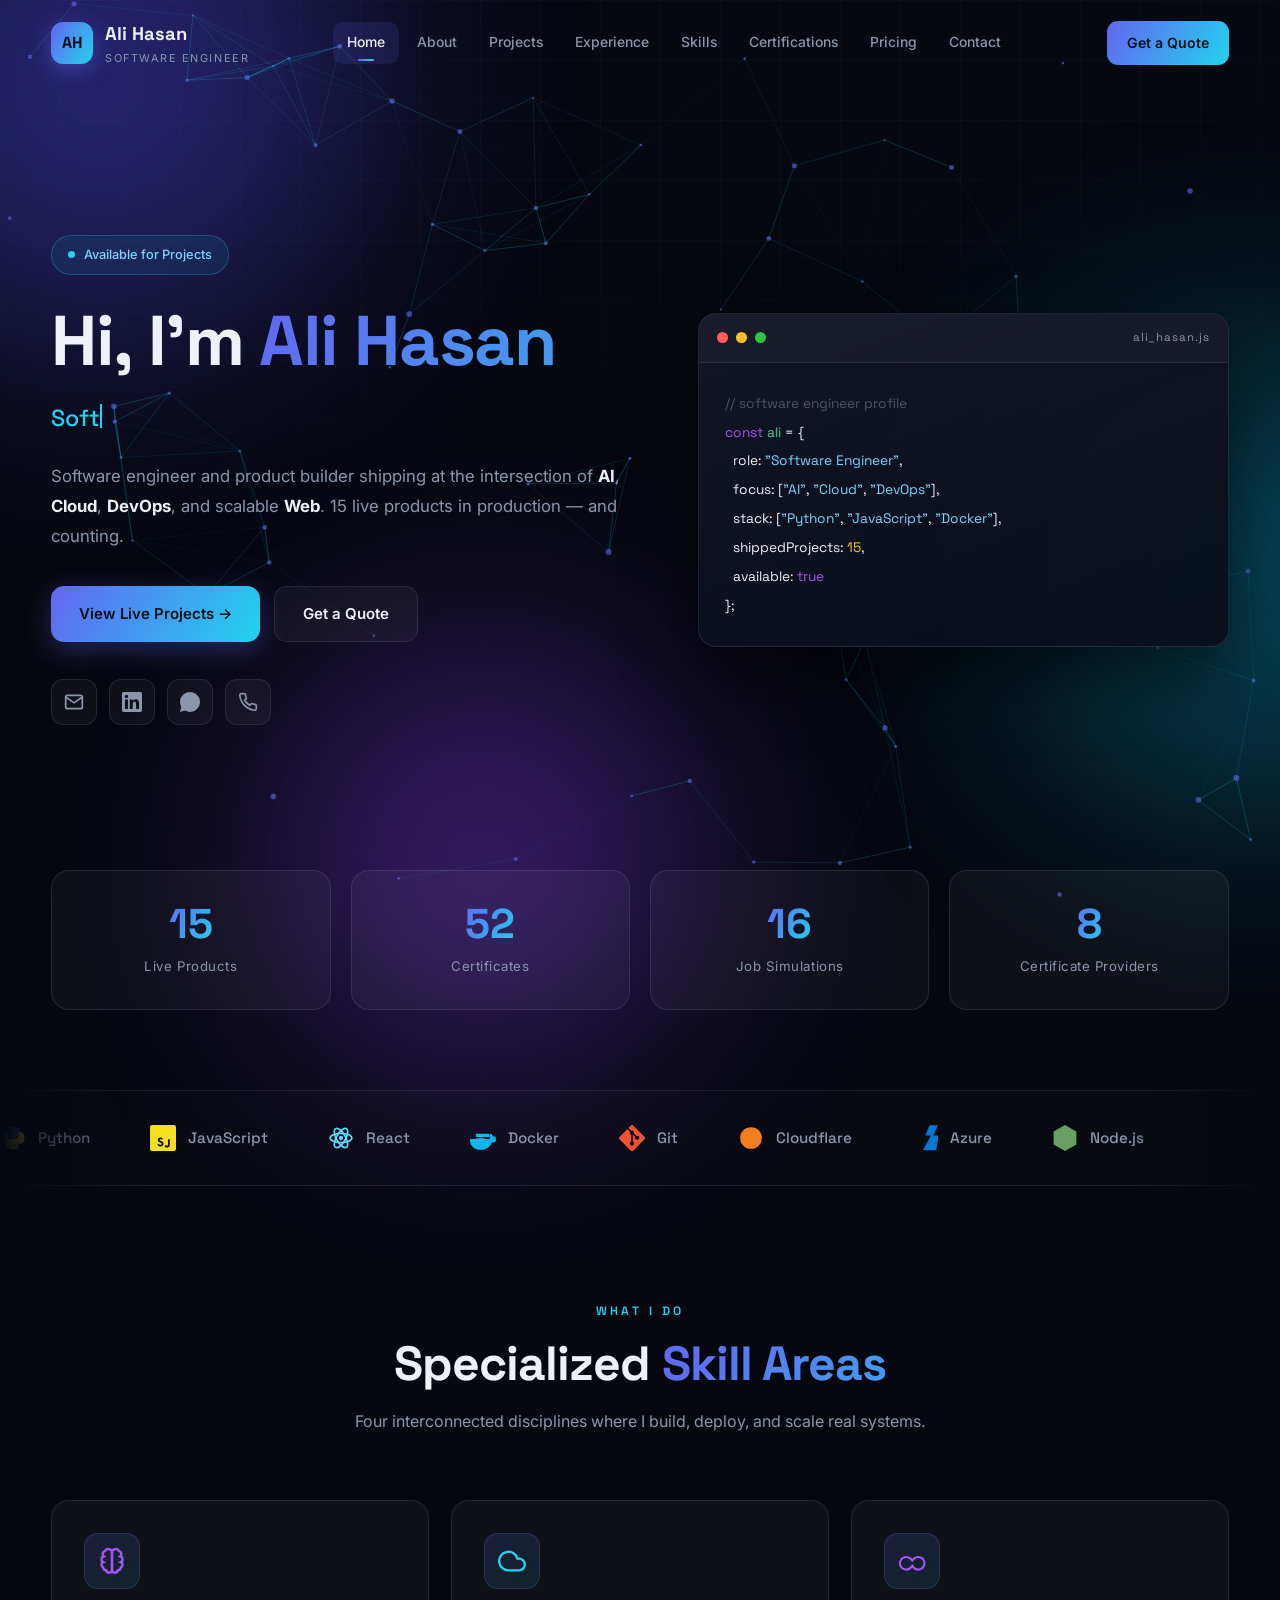
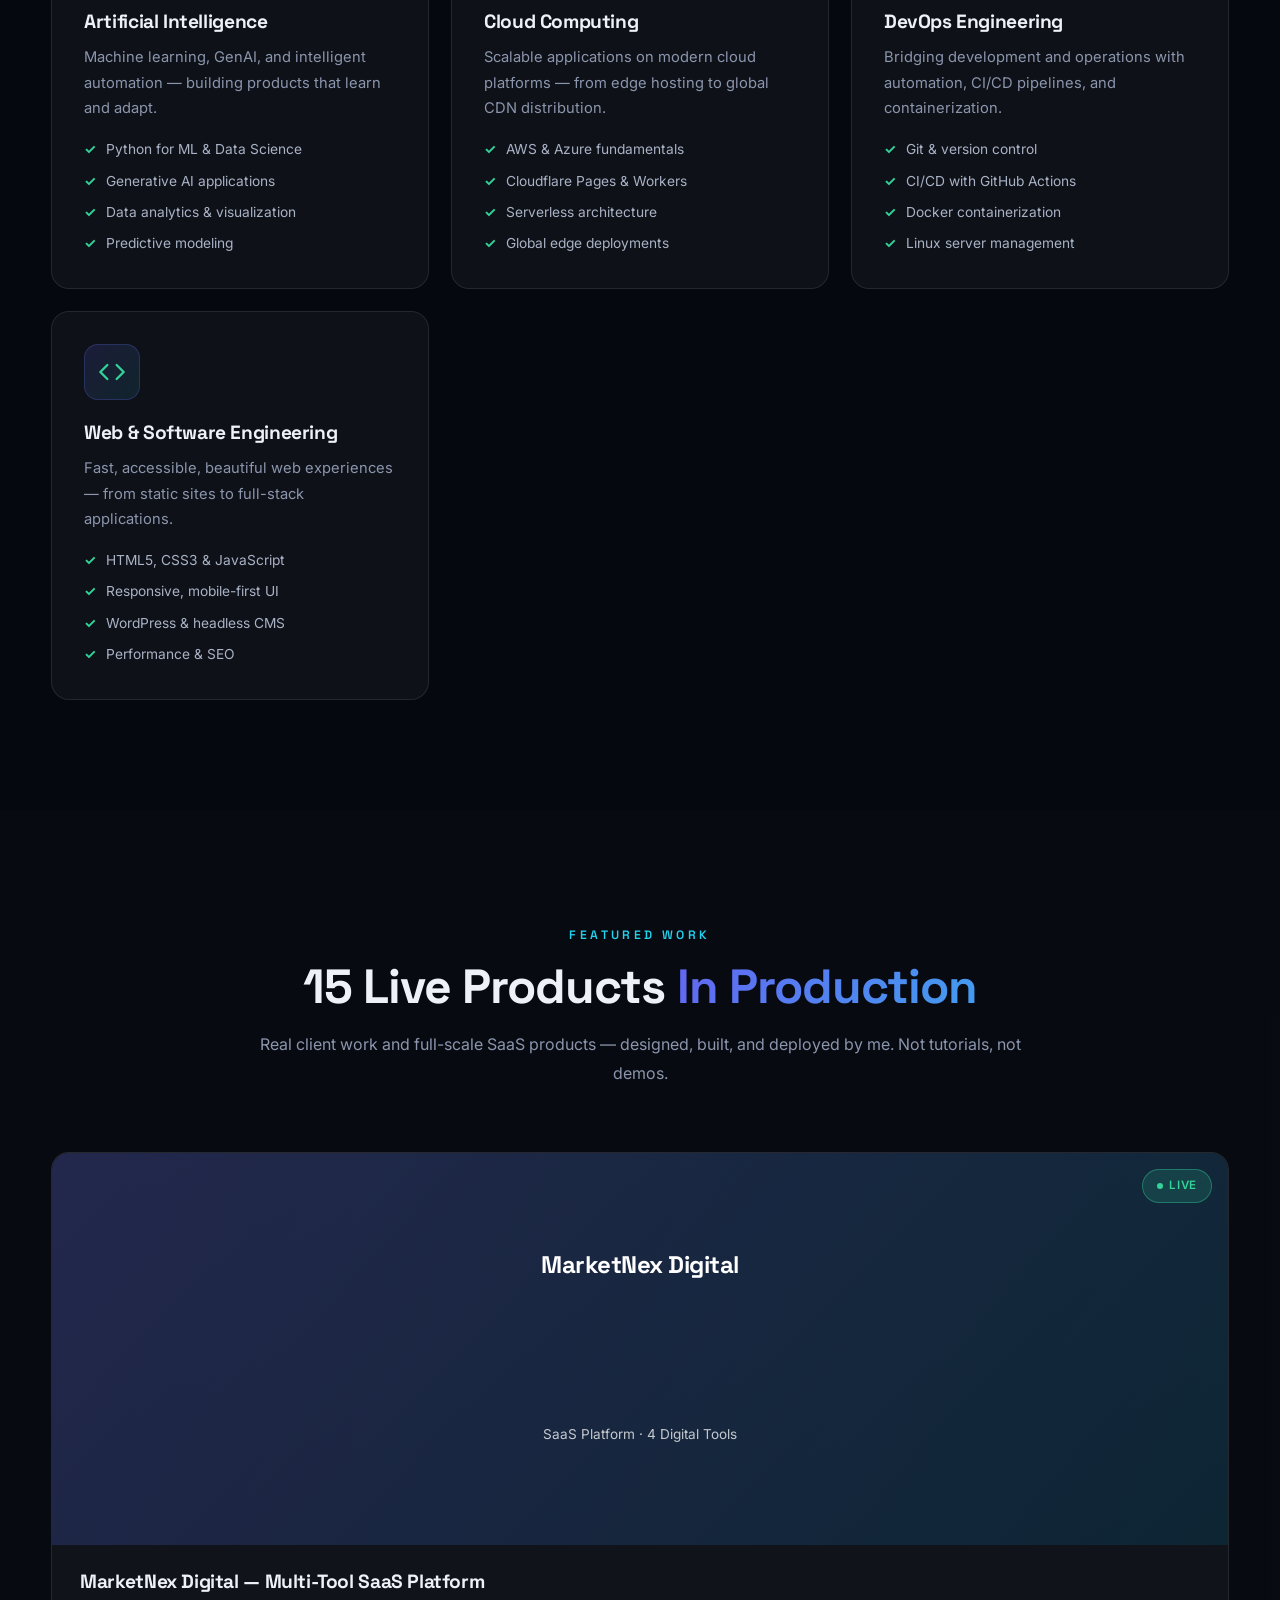
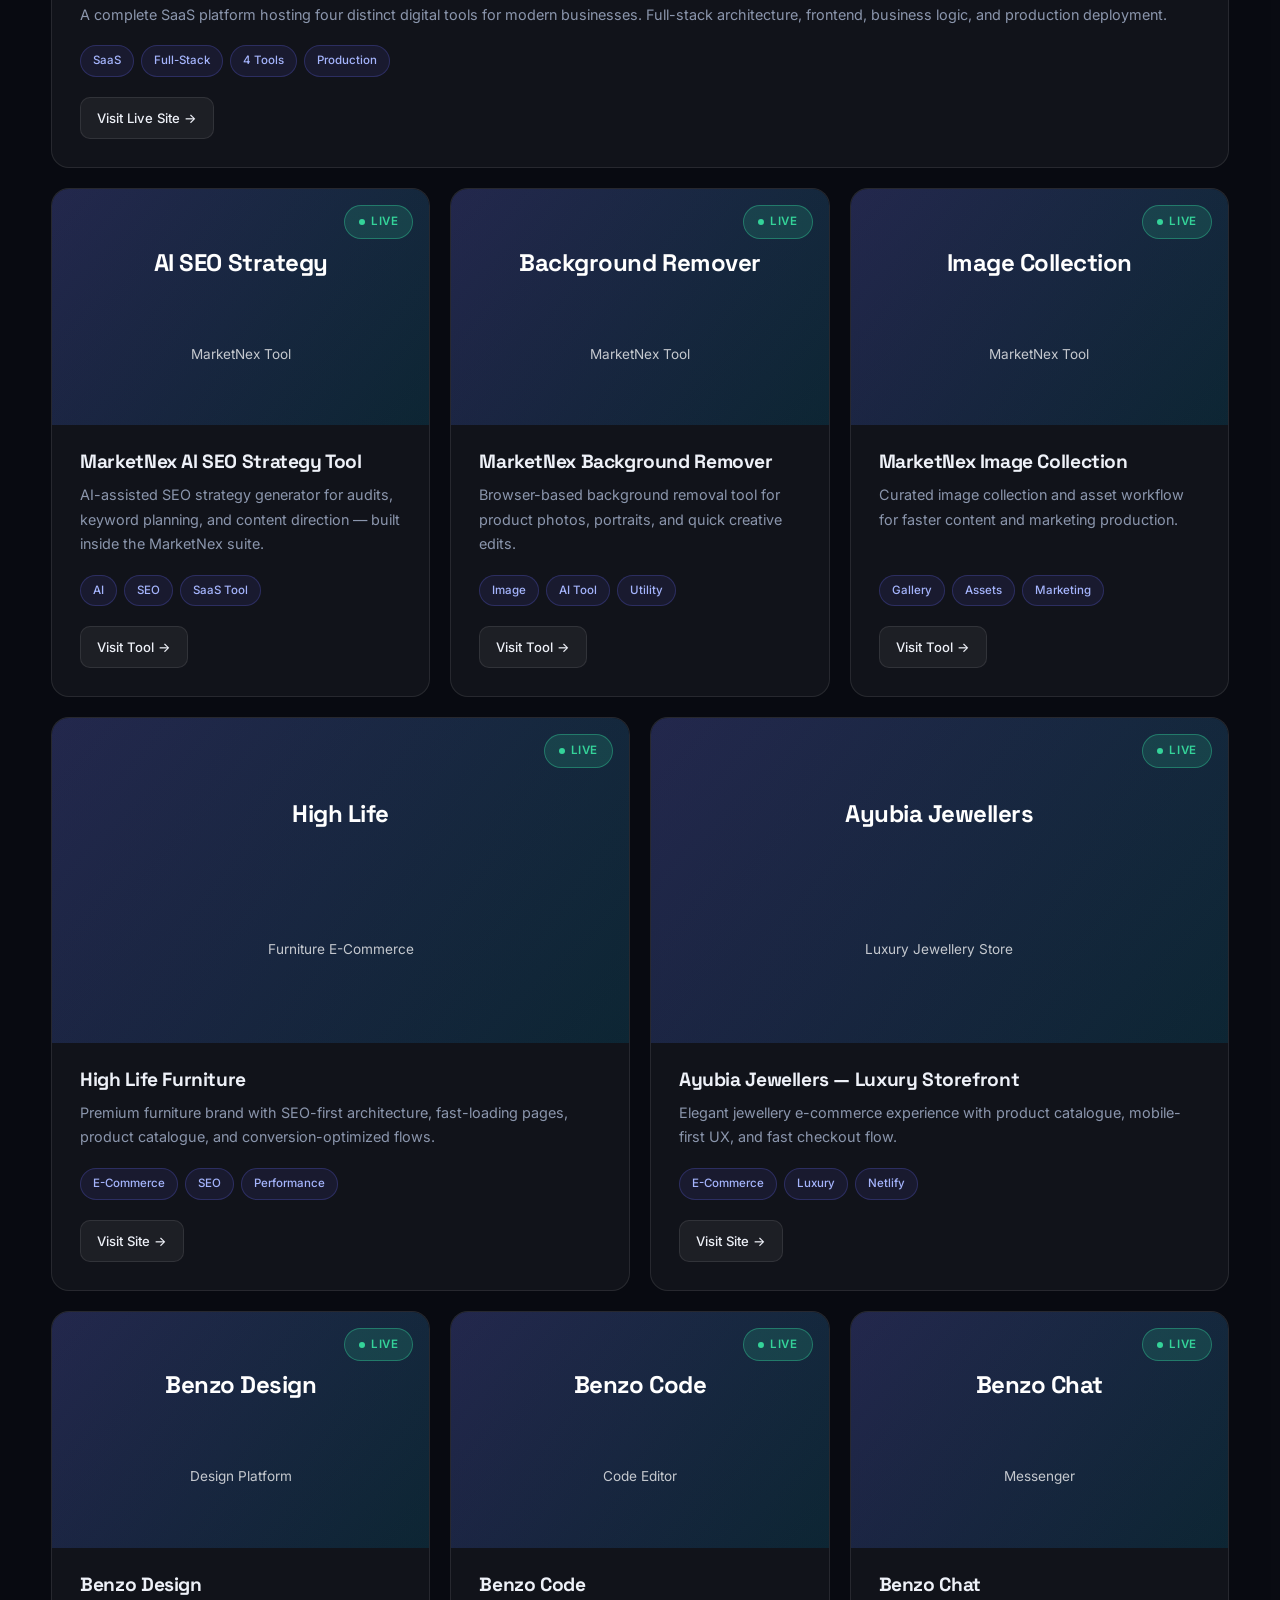
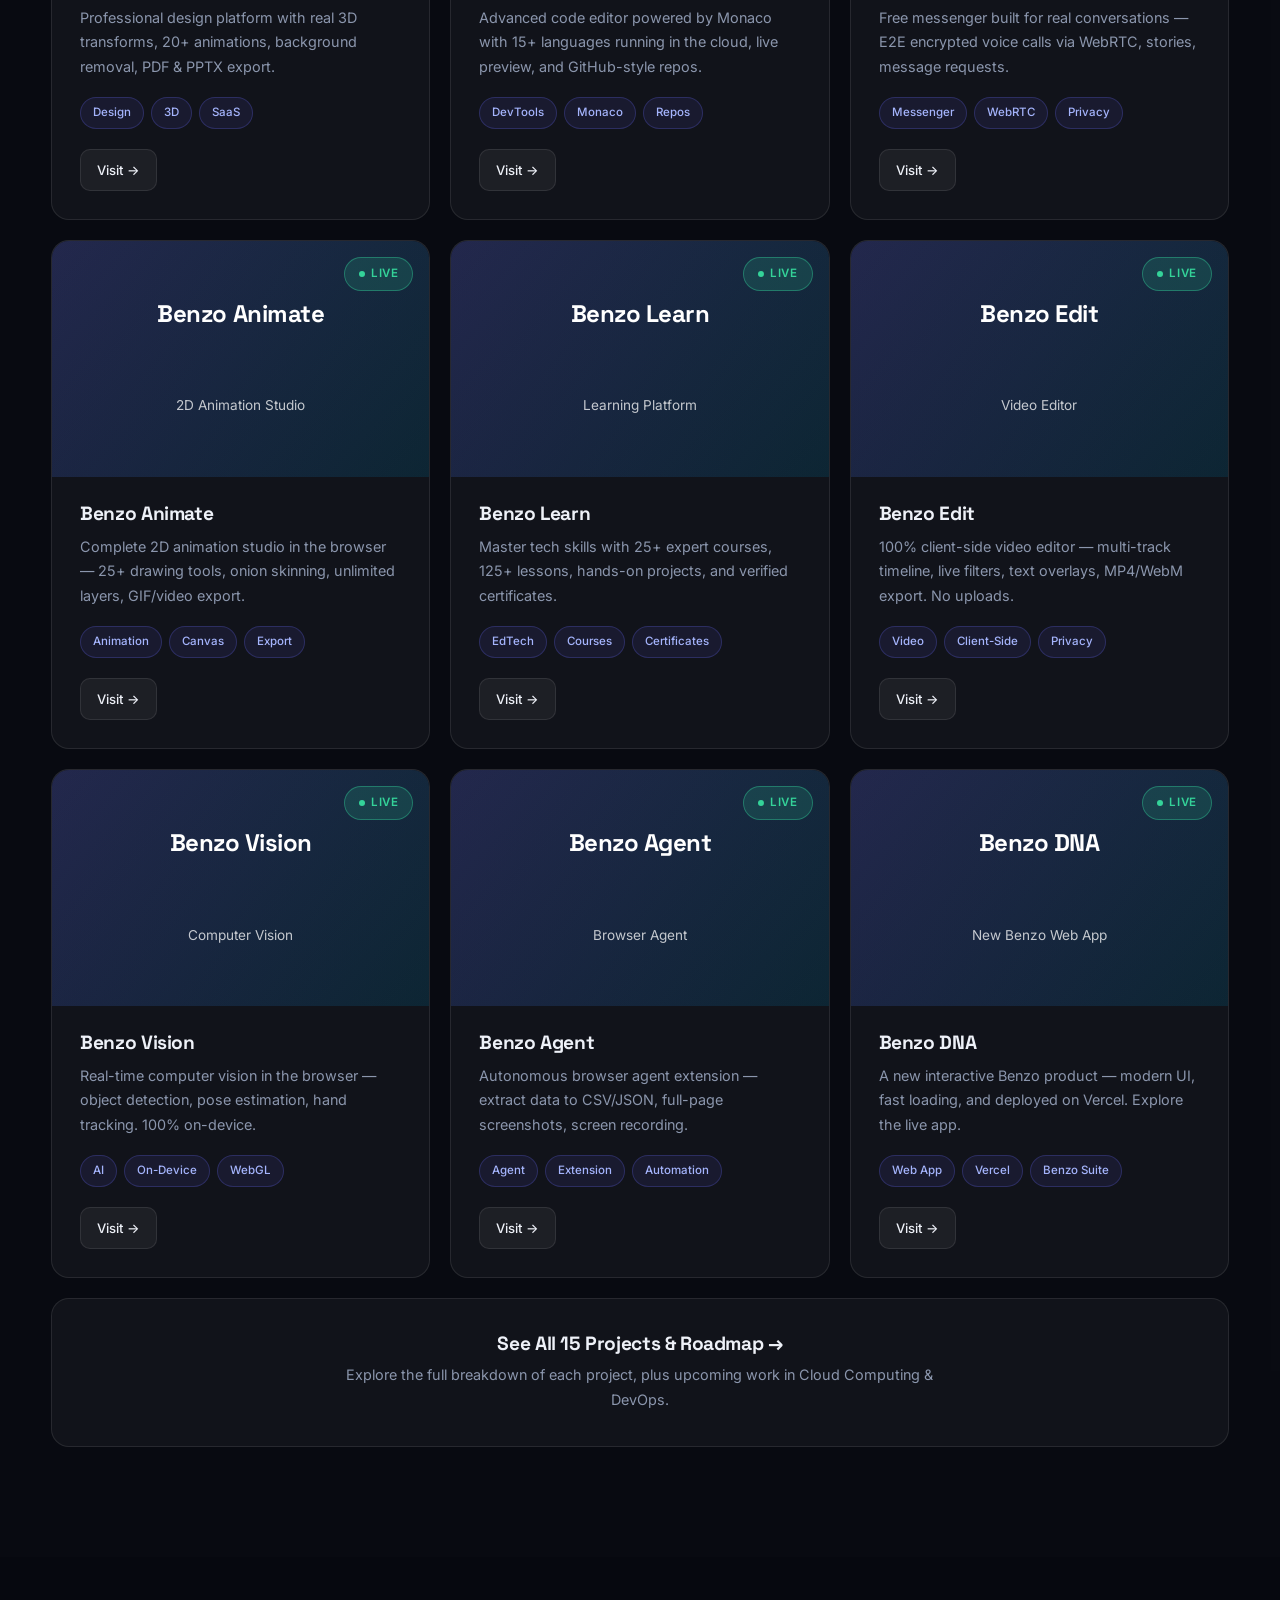
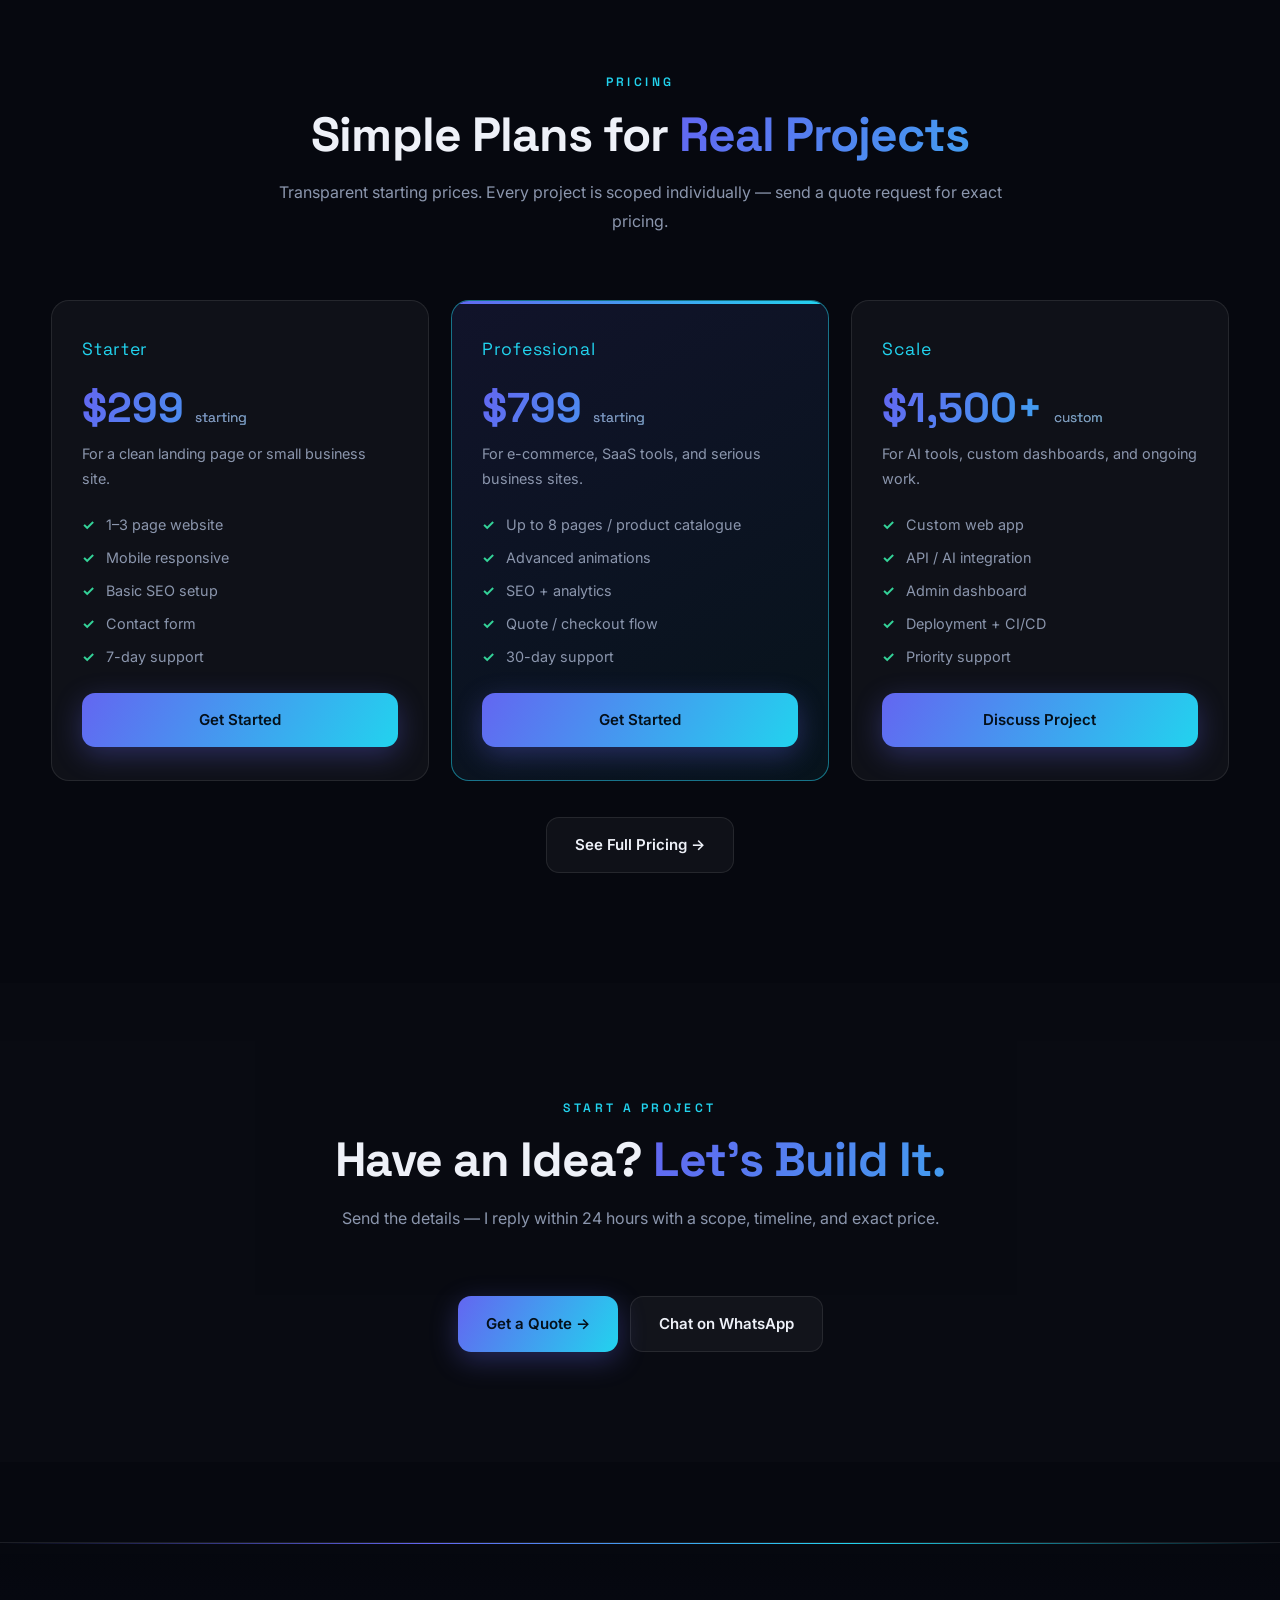
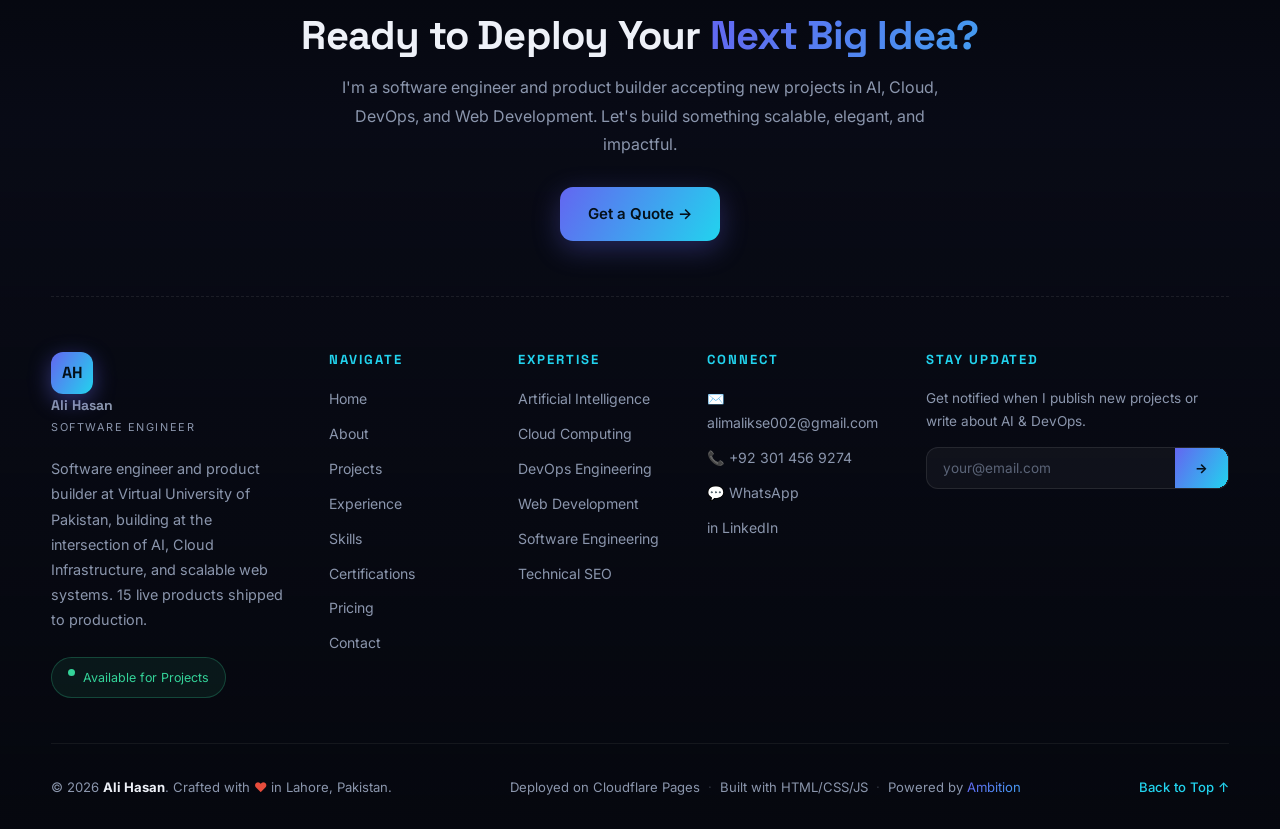
==== index.html @ a138930e "Add files via upload" ====
<!DOCTYPE html>
<html lang="en">
<head>
<meta charset="UTF-8">
<meta name="viewport" content="width=device-width, initial-scale=1.0">
<title>Ali Hasan — Software Engineer | AI · Cloud · DevOps · Web Products</title>
<meta name="description" content="Portfolio of Ali Hasan — Software Engineer and Product Builder specializing in AI, Cloud Computing, DevOps, and Full-Stack Web Development. 15 live products shipped.">
<meta name="theme-color" content="#06080f">
<link rel="icon" href="/favicon.svg" type="image/svg+xml">
<link rel="apple-touch-icon" href="/favicon.svg">
<link rel="preconnect" href="https://fonts.googleapis.com">
<link rel="preconnect" href="https://fonts.gstatic.com" crossorigin>
<link href="https://fonts.googleapis.com/css2?family=Space+Grotesk:wght@400;500;600;700&family=Inter:wght@300;400;500;600;700&display=swap" rel="stylesheet">
<link rel="stylesheet" href="/css/style.css">
<meta property="og:type" content="website">
<meta property="og:title" content="Ali Hasan — Software Engineer | AI · Cloud · DevOps">
<meta property="og:description" content="Software engineer and product builder with 15 live products in AI, Cloud, DevOps, and Web.">
<meta property="og:image" content="/og-image.png">
<meta name="twitter:card" content="summary_large_image">
<script type="application/ld+json">
{
  "@context":"https://schema.org",
  "@type":"ProfilePage",
  "mainEntity":{
    "@type":"Person",
    "name":"Ali Hasan",
    "jobTitle":"Software Engineer",
    "alumniOf":{"@type":"CollegeOrUniversity","name":"Virtual University of Pakistan"},
    "knowsAbout":["Artificial Intelligence","Cloud Computing","DevOps","Web Development"],
    "sameAs":["https://www.linkedin.com/in/ali-hasan-608a332b9"]
  }
}
</script>
</head>
<body>

<a class="skip" href="#main">Skip to content</a>
<div id="preloader"><div class="loader-ring"></div><div class="loader-txt">Ali Hasan</div></div>
<div class="cursor-dot" id="cursorDot"></div>
<div class="cursor-ring" id="cursorRing"></div>
<div id="progress"></div>
<div class="orb a"></div><div class="orb b"></div><div class="orb c"></div>

<header id="header">
  <div class="wrap nav">
    <a href="/" class="brand"><div class="mark">AH</div><div>Ali Hasan<small>Software Engineer</small></div></a>
    <nav class="menu" id="menu">
      <a href="/" class="active">Home</a>
      <a href="/about.html">About</a>
      <a href="/projects.html">Projects</a>
      <a href="/experience.html">Experience</a>
      <a href="/skills.html">Skills</a>
      <a href="/certifications.html">Certifications</a>
      <a href="/pricing.html">Pricing</a>
      <a href="/contact.html">Contact</a>
    </nav>
     <a href="/contact.html" class="nav-cta">Get a Quote</a>
    <button class="burger" id="burger" aria-label="Menu" aria-expanded="false" aria-controls="menu"><span></span><span></span><span></span></button>
  </div>
</header>

<main id="main">
<section class="hero">
  <canvas id="particleCanvas"></canvas>
  <div class="wrap hero-grid">
    <div>
      <div class="pill"><span class="dot"></span> <span data-setting="availabilityText">Available for Projects</span></div>
      <h1>Hi, I'm <span class="grad-txt" data-scramble>Ali Hasan</span></h1>
      <div class="typed-line"><span id="typed"></span><span class="cursor-blink"></span></div>
      <p class="lead" data-setting="heroSubtitle">Software engineer and product builder shipping at the intersection of <strong style="color:var(--txt)">AI</strong>, <strong style="color:var(--txt)">Cloud</strong>, <strong style="color:var(--txt)">DevOps</strong>, and scalable <strong style="color:var(--txt)">Web</strong>. 15 live products in production — and counting.</p>
      <div class="hero-btns">
        <a href="/projects.html" class="btn primary">View Live Projects →</a>
        <a href="/contact.html" class="btn ghost">Get a Quote</a>
      </div>
      <div class="socials">
        <a href="mailto:alimalikse002@gmail.com" title="Email"><svg viewBox="0 0 24 24" fill="none" stroke="currentColor" stroke-width="2"><path d="M4 4h16c1.1 0 2 .9 2 2v12c0 1.1-.9 2-2 2H4c-1.1 0-2-.9-2-2V6c0-1.1.9-2 2-2z"/><polyline points="22,6 12,13 2,6"/></svg></a>
        <a href="https://www.linkedin.com/in/ali-hasan-608a332b9" target="_blank" rel="noopener" title="LinkedIn"><svg viewBox="0 0 24 24" fill="currentColor"><path d="M20.45 20.45h-3.56v-5.57c0-1.33-.02-3.04-1.85-3.04-1.85 0-2.14 1.45-2.14 2.94v5.67H9.34V9h3.42v1.56h.05c.48-.9 1.64-1.85 3.37-1.85 3.6 0 4.27 2.37 4.27 5.46v6.28zM5.34 7.43a2.06 2.06 0 1 1 0-4.13 2.06 2.06 0 0 1 0 4.13zm1.78 13.02H3.56V9h3.56v11.45zM22.22 0H1.77C.79 0 0 .77 0 1.72v20.56C0 23.23.79 24 1.77 24h20.45c.98 0 1.78-.77 1.78-1.72V1.72C24 .77 23.2 0 22.22 0z"/></svg></a>
        <a href="https://wa.me/923014569274" target="_blank" rel="noopener" title="WhatsApp"><svg viewBox="0 0 24 24" fill="currentColor"><path d="M17.47 14.38c-.3-.15-1.76-.87-2.03-.97-.27-.1-.47-.15-.67.15-.2.3-.77.97-.94 1.17-.17.2-.35.22-.65.07-.3-.15-1.26-.46-2.4-1.48-.89-.79-1.49-1.76-1.66-2.06-.17-.3-.02-.46.13-.61.13-.13.3-.35.44-.52.15-.17.2-.3.3-.5.1-.2.05-.37-.02-.52-.07-.15-.67-1.62-.92-2.21-.24-.58-.49-.5-.67-.51-.17 0-.37-.02-.57-.02-.2 0-.52.07-.79.37-.27.3-1.04 1.02-1.04 2.48s1.06 2.88 1.21 3.08c.15.2 2.09 3.19 5.07 4.47.71.31 1.26.49 1.69.62.71.23 1.36.19 1.87.12.57-.09 1.76-.72 2.01-1.41.25-.7.25-1.29.17-1.41-.07-.13-.27-.2-.57-.35zM12 0C5.37 0 0 5.37 0 12c0 2.11.55 4.09 1.51 5.81L0 24l6.37-1.67A11.94 11.94 0 0 0 12 24c6.63 0 12-5.37 12-12S18.63 0 12 0z"/></svg></a>
        <a href="tel:+923014569274" title="Phone"><svg viewBox="0 0 24 24" fill="none" stroke="currentColor" stroke-width="2"><path d="M22 16.92v3a2 2 0 0 1-2.18 2 19.79 19.79 0 0 1-8.63-3.07 19.5 19.5 0 0 1-6-6 19.79 19.79 0 0 1-3.07-8.67A2 2 0 0 1 4.11 2h3a2 2 0 0 1 2 1.72 12.84 12.84 0 0 0 .7 2.81 2 2 0 0 1-.45 2.11L8.09 9.91a16 16 0 0 0 6 6l1.27-1.27a2 2 0 0 1 2.11-.45 12.84 12.84 0 0 0 2.81.7A2 2 0 0 1 22 16.92z"/></svg></a>
      </div>
    </div>

    <div class="terminal">
      <div class="term-bar"><i></i><i></i><i></i><span>ali_hasan.js</span></div>
      <div class="term-body">
        <div><span class="c">// software engineer profile</span></div>
        <div><span class="k">const</span> <span class="g">ali</span> = {</div>
        <div>&nbsp;&nbsp;role: <span class="s">"Software Engineer"</span>,</div>
        <div>&nbsp;&nbsp;focus: [<span class="s">"AI"</span>, <span class="s">"Cloud"</span>, <span class="s">"DevOps"</span>],</div>
        <div>&nbsp;&nbsp;stack: [<span class="s">"Python"</span>, <span class="s">"JavaScript"</span>, <span class="s">"Docker"</span>],</div>
        <div>&nbsp;&nbsp;shippedProjects: <span class="n">15</span>,</div>
        <div>&nbsp;&nbsp;available: <span class="k">true</span></div>
        <div>};</div>
      </div>
    </div>
  </div>
</section>

<section class="wrap" style="padding-bottom:20px">
  <div class="stats">
    <div class="stat reveal"><div class="num"><span data-count="15">0</span></div><div class="lbl">Live Products</div></div>
    <div class="stat reveal"><div class="num"><span data-count="52">0</span></div><div class="lbl">Certificates</div></div>
    <div class="stat reveal"><div class="num"><span data-count="16">0</span></div><div class="lbl">Job Simulations</div></div>
    <div class="stat reveal"><div class="num"><span data-count="8">0</span></div><div class="lbl">Certificate Providers</div></div>
  </div>
</section>

<div class="marquee" style="margin-top:60px">
  <div class="marquee-track">
    <div class="marquee-item"><svg viewBox="0 0 24 24" fill="#3776ab"><path d="M11.9 1.5c-5 0-4.7 2.2-4.7 2.2v2.3h4.8v.7H5.2S1.5 6.2 1.5 11.9s3.2 5.5 3.2 5.5h1.9v-2.6s-.1-3.2 3.1-3.2h5.4s3-.1 3-2.9V4.3s.5-2.8-6.2-2.8zm-2.6 1.5a.9.9 0 1 1 0 1.8.9.9 0 0 1 0-1.8z"/><path d="M12.1 22.5c5 0 4.7-2.2 4.7-2.2v-2.3h-4.8v-.7h6.8s3.7.5 3.7-5.2-3.2-5.5-3.2-5.5h-1.9v2.6s.1 3.2-3.1 3.2h-5.4s-3 .1-3 2.9v4.4s-.5 2.8 6.2 2.8zm2.6-1.5a.9.9 0 1 1 0-1.8.9.9 0 0 1 0 1.8z" fill="#ffd43b"/></svg>Python</div>
    <div class="marquee-item"><svg viewBox="0 0 24 24" fill="#f7df1e"><rect width="24" height="24" rx="2"/><path d="M6.5 18.3l1.8-1.1c.3.6.6 1 1.4 1 .7 0 1.1-.3 1.1-.8 0-.5-.4-.7-1.2-1l-.4-.2c-1.2-.5-2-1.1-2-2.5 0-1.2 1-2.1 2.4-2.1 1 0 1.8.4 2.3 1.3l-1.3.8c-.3-.5-.6-.7-1-.7-.5 0-.7.3-.7.7 0 .5.3.7 1 .9l.4.2c1.4.6 2.2 1.2 2.2 2.6 0 1.5-1.2 2.4-2.7 2.4-1.5 0-2.5-.7-3-1.5zM14.8 18.4c.2.4.5.7 1 .7s.8-.2.8-.9v-5h1.7v5.1c0 1.8-1 2.5-2.5 2.5-1.3 0-2.1-.7-2.5-1.5l1.5-.9z" fill="#111"/></svg>JavaScript</div>
    <div class="marquee-item"><svg viewBox="0 0 24 24" fill="#61dafb"><circle cx="12" cy="12" r="2"/><ellipse cx="12" cy="12" rx="10" ry="4.2" fill="none" stroke="#61dafb" stroke-width="1.5"/><ellipse cx="12" cy="12" rx="10" ry="4.2" fill="none" stroke="#61dafb" stroke-width="1.5" transform="rotate(60 12 12)"/><ellipse cx="12" cy="12" rx="10" ry="4.2" fill="none" stroke="#61dafb" stroke-width="1.5" transform="rotate(120 12 12)"/></svg>React</div>
    <div class="marquee-item"><svg viewBox="0 0 24 24" fill="#0db7ed"><path d="M13.98 11.08h3.6c.17 0 .31-.14.31-.31V8.46c0-.17-.14-.31-.31-.31h-3.6c-.17 0-.31.14-.31.31v2.31c0 .17.14.31.31.31zM9.85 11.08h3.6c.17 0 .31-.14.31-.31V8.46c0-.17-.14-.31-.31-.31h-3.6c-.17 0-.31.14-.31.31v2.31c0 .17.14.31.31.31zM5.72 11.08h3.6c.17 0 .31-.14.31-.31V8.46c0-.17-.14-.31-.31-.31h-3.6c-.17 0-.31.14-.31.31v2.31c0 .17.14.31.31.31zM9.85 15.21h3.6c.17 0 .31-.14.31-.31V12.6c0-.17-.14-.31-.31-.31h-3.6c-.17 0-.31.14-.31.31v2.31c0 .17.14.31.31.31zM5.72 15.21h3.6c.17 0 .31-.14.31-.31V12.6c0-.17-.14-.31-.31-.31h-3.6c-.17 0-.31.14-.31.31v2.31c0 .17.14.31.31.31zM23.76 11.02c-.53-.36-1.74-.49-2.67-.31-.11-.94-.63-1.76-1.51-2.5l-.53-.36-.35.53c-.44.68-.62 1.79-.55 2.65.03.36.15.93.53 1.44-.37.2-.97.48-1.82.46H.15l-.12.44c-.28 1.28-.28 5.15 3.89 8.1.94.66 2.86 1.44 5.38 1.44 5.28 0 9.06-2.42 10.87-6.82 1.02.02 3.22.01 4.35-2.16.03-.06.14-.29.18-.38l.06-.13-.99-.4z"/></svg>Docker</div>
    <div class="marquee-item"><svg viewBox="0 0 24 24" fill="#f05133"><path d="M23.55 10.93L13.07.45a1.53 1.53 0 0 0-2.16 0L8.75 2.6l2.61 2.61a1.82 1.82 0 0 1 2.3 2.32l2.51 2.51a1.82 1.82 0 1 1-1.09 1.02L12.77 8.87v6.65a1.82 1.82 0 1 1-1.5-.05V8.79a1.82 1.82 0 0 1-1.02-2.39L7.68 3.82.45 11.04a1.53 1.53 0 0 0 0 2.16l10.48 10.49a1.53 1.53 0 0 0 2.16 0l10.46-10.47a1.53 1.53 0 0 0 0-2.29z"/></svg>Git</div>
    <div class="marquee-item"><svg viewBox="0 0 24 24" fill="#f38020"><circle cx="12" cy="12" r="10"/></svg>Cloudflare</div>
    <div class="marquee-item"><svg viewBox="0 0 24 24" fill="#0078d4"><path d="M22.379 23.343a.087.087 0 0 1-.061.026H10.212a.09.09 0 0 1-.076-.135L17.24 9.876a.09.09 0 0 0-.076-.135h-4.85a.09.09 0 0 1-.076-.135L16.06.234a.09.09 0 0 1 .076-.043h7.613a.09.09 0 0 1 .076.135L19.68 9.741h4.83a.09.09 0 0 1 .076.135z"/></svg>Azure</div>
    <div class="marquee-item"><svg viewBox="0 0 24 24" fill="#68a063"><path d="M12 0L1.5 6v12L12 24l10.5-6V6L12 0z"/></svg>Node.js</div>
  </div>
</div>

<section class="sec">
  <div class="wrap">
    <div class="sec-head reveal">
      <div class="sec-tag">What I Do</div>
      <h2>Specialized <span class="grad-txt">Skill Areas</span></h2>
      <p>Four interconnected disciplines where I build, deploy, and scale real systems.</p>
    </div>
    <div class="service-grid">
      <div class="service reveal">
        <div class="ico"><svg viewBox="0 0 24 24" fill="none" stroke="#a855f7" stroke-width="2" stroke-linecap="round"><path d="M9.5 2A2.5 2.5 0 0 1 12 4.5v15a2.5 2.5 0 0 1-4.96.44A2.5 2.5 0 0 1 4.5 17.5 2.5 2.5 0 0 1 3 15.5 2.5 2.5 0 0 1 4.5 13 2.5 2.5 0 0 1 3 10.5 2.5 2.5 0 0 1 5 8 2.5 2.5 0 0 1 6 3.5 2.5 2.5 0 0 1 9.5 2z"/><path d="M14.5 2A2.5 2.5 0 0 0 12 4.5v15a2.5 2.5 0 0 0 4.96.44A2.5 2.5 0 0 0 19.5 17.5 2.5 2.5 0 0 0 21 15.5 2.5 2.5 0 0 0 19.5 13 2.5 2.5 0 0 0 21 10.5 2.5 2.5 0 0 0 19 8 2.5 2.5 0 0 0 18 3.5 2.5 2.5 0 0 0 14.5 2z"/></svg></div>
        <h3>Artificial Intelligence</h3>
        <p>Machine learning, GenAI, and intelligent automation — building products that learn and adapt.</p>
        <ul><li>Python for ML & Data Science</li><li>Generative AI applications</li><li>Data analytics & visualization</li><li>Predictive modeling</li></ul>
      </div>
      <div class="service reveal">
        <div class="ico"><svg viewBox="0 0 24 24" fill="none" stroke="#22d3ee" stroke-width="2"><path d="M18 10h-1.26A8 8 0 1 0 9 20h9a5 5 0 0 0 0-10z"/></svg></div>
        <h3>Cloud Computing</h3>
        <p>Scalable applications on modern cloud platforms — from edge hosting to global CDN distribution.</p>
        <ul><li>AWS & Azure fundamentals</li><li>Cloudflare Pages & Workers</li><li>Serverless architecture</li><li>Global edge deployments</li></ul>
      </div>
      <div class="service reveal">
        <div class="ico"><svg viewBox="0 0 24 24" fill="none" stroke="#a855f7" stroke-width="2"><path d="M18.178 8C21.265 8 24 10.686 24 14s-2.735 6-5.822 6c-2.42 0-4.514-1.43-5.888-3.535C10.917 18.57 8.823 20 6.404 20 3.317 20 .5 17.314.5 14s2.817-6 5.904-6c2.42 0 4.513 1.43 5.886 3.535C13.664 9.43 15.757 8 18.178 8z" transform="scale(0.9) translate(1.3 1.5)"/></svg></div>
        <h3>DevOps Engineering</h3>
        <p>Bridging development and operations with automation, CI/CD pipelines, and containerization.</p>
        <ul><li>Git & version control</li><li>CI/CD with GitHub Actions</li><li>Docker containerization</li><li>Linux server management</li></ul>
      </div>
      <div class="service reveal">
        <div class="ico"><svg viewBox="0 0 24 24" fill="none" stroke="#34d399" stroke-width="2" stroke-linecap="round" stroke-linejoin="round"><polyline points="16 18 22 12 16 6"/><polyline points="8 6 2 12 8 18"/></svg></div>
        <h3>Web & Software Engineering</h3>
        <p>Fast, accessible, beautiful web experiences — from static sites to full-stack applications.</p>
        <ul><li>HTML5, CSS3 & JavaScript</li><li>Responsive, mobile-first UI</li><li>WordPress & headless CMS</li><li>Performance & SEO</li></ul>
      </div>
    </div>
  </div>
</section>

<section class="sec alt">
  <div class="wrap">
    <div class="sec-head reveal">
      <div class="sec-tag">Featured Work</div>
      <h2>15 Live Products <span class="grad-txt">In Production</span></h2>
      <p>Real client work and full-scale SaaS products — designed, built, and deployed by me. Not tutorials, not demos.</p>
    </div>
    <div class="project-grid">
      <!-- MarketNex Digital -->
      <div class="project-card full reveal">
        <div class="project-thumb" style="aspect-ratio:21/7"><div class="proj-badge">LIVE</div><div class="project-thumb-inner"><h4>MarketNex Digital</h4><div class="proj-tagline">SaaS Platform · 4 Digital Tools</div></div></div>
        <div class="project-body">
          <h3>MarketNex Digital — Multi-Tool SaaS Platform</h3>
          <p>A complete SaaS platform hosting four distinct digital tools for modern businesses. Full-stack architecture, frontend, business logic, and production deployment.</p>
          <div class="project-tags"><span>SaaS</span><span>Full-Stack</span><span>4 Tools</span><span>Production</span></div>
          <div class="project-links"><a href="https://marketnexdigital.com/" target="_blank" rel="noopener">Visit Live Site →</a></div>
        </div>
      </div>

      <!-- MarketNex AI SEO -->
      <div class="project-card reveal">
        <div class="project-thumb"><div class="proj-badge">LIVE</div><div class="project-thumb-inner"><h4>AI SEO Strategy</h4><div class="proj-tagline">MarketNex Tool</div></div></div>
        <div class="project-body">
          <h3>MarketNex AI SEO Strategy Tool</h3>
          <p>AI-assisted SEO strategy generator for audits, keyword planning, and content direction — built inside the MarketNex suite.</p>
          <div class="project-tags"><span>AI</span><span>SEO</span><span>SaaS Tool</span></div>
          <div class="project-links"><a href="https://marketnexdigital.com/marketnex-ai-seo-strategy-tool/" target="_blank" rel="noopener">Visit Tool →</a></div>
        </div>
      </div>

      <!-- Background Remover -->
      <div class="project-card reveal">
        <div class="project-thumb"><div class="proj-badge">LIVE</div><div class="project-thumb-inner"><h4>Background Remover</h4><div class="proj-tagline">MarketNex Tool</div></div></div>
        <div class="project-body">
          <h3>MarketNex Background Remover</h3>
          <p>Browser-based background removal tool for product photos, portraits, and quick creative edits.</p>
          <div class="project-tags"><span>Image</span><span>AI Tool</span><span>Utility</span></div>
          <div class="project-links"><a href="https://marketnexdigital.com/background-remover/" target="_blank" rel="noopener">Visit Tool →</a></div>
        </div>
      </div>

      <!-- Image Collection -->
      <div class="project-card reveal">
        <div class="project-thumb"><div class="proj-badge">LIVE</div><div class="project-thumb-inner"><h4>Image Collection</h4><div class="proj-tagline">MarketNex Tool</div></div></div>
        <div class="project-body">
          <h3>MarketNex Image Collection</h3>
          <p>Curated image collection and asset workflow for faster content and marketing production.</p>
          <div class="project-tags"><span>Gallery</span><span>Assets</span><span>Marketing</span></div>
          <div class="project-links"><a href="https://marketnexdigital.com/marketnex-image-collection/" target="_blank" rel="noopener">Visit Tool →</a></div>
        </div>
      </div>

      <!-- High Life -->
      <div class="project-card half reveal">
        <div class="project-thumb"><div class="proj-badge">LIVE</div><div class="project-thumb-inner"><h4>High Life</h4><div class="proj-tagline">Furniture E-Commerce</div></div></div>
        <div class="project-body">
          <h3>High Life Furniture</h3>
          <p>Premium furniture brand with SEO-first architecture, fast-loading pages, product catalogue, and conversion-optimized flows.</p>
          <div class="project-tags"><span>E-Commerce</span><span>SEO</span><span>Performance</span></div>
          <div class="project-links"><a href="https://highlife.com.pk/" target="_blank" rel="noopener">Visit Site →</a></div>
        </div>
      </div>

      <!-- Ayubia Jewellers -->
      <div class="project-card half reveal">
        <div class="project-thumb"><div class="proj-badge">LIVE</div><div class="project-thumb-inner"><h4>Ayubia Jewellers</h4><div class="proj-tagline">Luxury Jewellery Store</div></div></div>
        <div class="project-body">
          <h3>Ayubia Jewellers — Luxury Storefront</h3>
          <p>Elegant jewellery e-commerce experience with product catalogue, mobile-first UX, and fast checkout flow.</p>
          <div class="project-tags"><span>E-Commerce</span><span>Luxury</span><span>Netlify</span></div>
          <div class="project-links"><a href="https://ayubiajewellers.netlify.app/" target="_blank" rel="noopener">Visit Site →</a></div>
        </div>
      </div>

      <!-- Benzo suite -->
      <div class="project-card reveal">
        <div class="project-thumb"><div class="proj-badge">LIVE</div><div class="project-thumb-inner"><h4>Benzo Design</h4><div class="proj-tagline">Design Platform</div></div></div>
        <div class="project-body">
          <h3>Benzo Design</h3>
          <p>Professional design platform with real 3D transforms, 20+ animations, background removal, PDF & PPTX export.</p>
          <div class="project-tags"><span>Design</span><span>3D</span><span>SaaS</span></div>
          <div class="project-links"><a href="https://benzo-design.pages.dev/" target="_blank" rel="noopener">Visit →</a></div>
        </div>
      </div>

      <div class="project-card reveal">
        <div class="project-thumb"><div class="proj-badge">LIVE</div><div class="project-thumb-inner"><h4>Benzo Code</h4><div class="proj-tagline">Code Editor</div></div></div>
        <div class="project-body">
          <h3>Benzo Code</h3>
          <p>Advanced code editor powered by Monaco with 15+ languages running in the cloud, live preview, and GitHub-style repos.</p>
          <div class="project-tags"><span>DevTools</span><span>Monaco</span><span>Repos</span></div>
          <div class="project-links"><a href="https://benzo-code.pages.dev/" target="_blank" rel="noopener">Visit →</a></div>
        </div>
      </div>

      <div class="project-card reveal">
        <div class="project-thumb"><div class="proj-badge">LIVE</div><div class="project-thumb-inner"><h4>Benzo Chat</h4><div class="proj-tagline">Messenger</div></div></div>
        <div class="project-body">
          <h3>Benzo Chat</h3>
          <p>Free messenger built for real conversations — E2E encrypted voice calls via WebRTC, stories, message requests.</p>
          <div class="project-tags"><span>Messenger</span><span>WebRTC</span><span>Privacy</span></div>
          <div class="project-links"><a href="https://benzo-chat.pages.dev/" target="_blank" rel="noopener">Visit →</a></div>
        </div>
      </div>

      <div class="project-card reveal">
        <div class="project-thumb"><div class="proj-badge">LIVE</div><div class="project-thumb-inner"><h4>Benzo Animate</h4><div class="proj-tagline">2D Animation Studio</div></div></div>
        <div class="project-body">
          <h3>Benzo Animate</h3>
          <p>Complete 2D animation studio in the browser — 25+ drawing tools, onion skinning, unlimited layers, GIF/video export.</p>
          <div class="project-tags"><span>Animation</span><span>Canvas</span><span>Export</span></div>
          <div class="project-links"><a href="https://benzo-animate.pages.dev/" target="_blank" rel="noopener">Visit →</a></div>
        </div>
      </div>

      <div class="project-card reveal">
        <div class="project-thumb"><div class="proj-badge">LIVE</div><div class="project-thumb-inner"><h4>Benzo Learn</h4><div class="proj-tagline">Learning Platform</div></div></div>
        <div class="project-body">
          <h3>Benzo Learn</h3>
          <p>Master tech skills with 25+ expert courses, 125+ lessons, hands-on projects, and verified certificates.</p>
          <div class="project-tags"><span>EdTech</span><span>Courses</span><span>Certificates</span></div>
          <div class="project-links"><a href="https://benzo-learn.vercel.app/" target="_blank" rel="noopener">Visit →</a></div>
        </div>
      </div>

      <div class="project-card reveal">
        <div class="project-thumb"><div class="proj-badge">LIVE</div><div class="project-thumb-inner"><h4>Benzo Edit</h4><div class="proj-tagline">Video Editor</div></div></div>
        <div class="project-body">
          <h3>Benzo Edit</h3>
          <p>100% client-side video editor — multi-track timeline, live filters, text overlays, MP4/WebM export. No uploads.</p>
          <div class="project-tags"><span>Video</span><span>Client-Side</span><span>Privacy</span></div>
          <div class="project-links"><a href="https://benzo-edit.pages.dev/" target="_blank" rel="noopener">Visit →</a></div>
        </div>
      </div>

      <div class="project-card reveal">
        <div class="project-thumb"><div class="proj-badge">LIVE</div><div class="project-thumb-inner"><h4>Benzo Vision</h4><div class="proj-tagline">Computer Vision</div></div></div>
        <div class="project-body">
          <h3>Benzo Vision</h3>
          <p>Real-time computer vision in the browser — object detection, pose estimation, hand tracking. 100% on-device.</p>
          <div class="project-tags"><span>AI</span><span>On-Device</span><span>WebGL</span></div>
          <div class="project-links"><a href="https://benzo-vision.pages.dev/" target="_blank" rel="noopener">Visit →</a></div>
        </div>
      </div>

      <div class="project-card reveal">
        <div class="project-thumb"><div class="proj-badge">LIVE</div><div class="project-thumb-inner"><h4>Benzo Agent</h4><div class="proj-tagline">Browser Agent</div></div></div>
        <div class="project-body">
          <h3>Benzo Agent</h3>
          <p>Autonomous browser agent extension — extract data to CSV/JSON, full-page screenshots, screen recording.</p>
          <div class="project-tags"><span>Agent</span><span>Extension</span><span>Automation</span></div>
          <div class="project-links"><a href="https://benzo-agent.pages.dev/" target="_blank" rel="noopener">Visit →</a></div>
        </div>
      </div>

      <div class="project-card reveal">
        <div class="project-thumb"><div class="proj-badge">LIVE</div><div class="project-thumb-inner"><h4>Benzo DNA</h4><div class="proj-tagline">New Benzo Web App</div></div></div>
        <div class="project-body">
          <h3>Benzo DNA</h3>
          <p>A new interactive Benzo product — modern UI, fast loading, and deployed on Vercel. Explore the live app.</p>
          <div class="project-tags"><span>Web App</span><span>Vercel</span><span>Benzo Suite</span></div>
          <div class="project-links"><a href="https://benzodna.vercel.app/" target="_blank" rel="noopener">Visit →</a></div>
        </div>
      </div>

      <a href="/projects.html" class="project-card full reveal" style="text-decoration:none">
        <div class="project-body" style="text-align:center;padding:34px">
          <h3 style="margin-bottom:8px">See All 15 Projects & Roadmap →</h3>
          <p style="max-width:600px;margin:0 auto">Explore the full breakdown of each project, plus upcoming work in Cloud Computing & DevOps.</p>
        </div>
      </a>
    </div>
  </div>
</section>

<section class="sec" id="pricing">
  <div class="wrap">
    <div class="sec-head reveal">
      <div class="sec-tag">Pricing</div>
      <h2>Simple Plans for <span class="grad-txt">Real Projects</span></h2>
      <p>Transparent starting prices. Every project is scoped individually — send a quote request for exact pricing.</p>
    </div>
    <div class="pricing-grid" id="homePricing"></div>
    <div style="text-align:center;margin-top:36px" class="reveal">
      <a href="/pricing.html" class="btn ghost">See Full Pricing →</a>
    </div>
  </div>
</section>

<section class="sec alt">
  <div class="wrap">
    <div class="sec-head reveal">
      <div class="sec-tag">Start a Project</div>
      <h2>Have an Idea? <span class="grad-txt">Let's Build It.</span></h2>
      <p>Send the details — I reply within 24 hours with a scope, timeline, and exact price.</p>
    </div>
    <div style="display:flex;gap:12px;justify-content:center;flex-wrap:wrap" class="reveal">
      <a href="/contact.html" class="btn primary">Get a Quote →</a>
      <a href="https://wa.me/923014569274" target="_blank" rel="noopener" class="btn ghost">Chat on WhatsApp</a>
    </div>
  </div>
</section>
</main>

<footer class="mega-footer">
  <div class="wrap">
    <div class="footer-cta reveal">
      <h2>Ready to Deploy Your <span class="grad-txt">Next Big Idea?</span></h2>
      <p>I'm a software engineer and product builder accepting new projects in AI, Cloud, DevOps, and Web Development. Let's build something scalable, elegant, and impactful.</p>
      <a href="/contact.html" class="btn primary">Get a Quote →</a>
    </div>
    <div class="footer-grid">
      <div class="footer-col brand-col">
        <a href="/" class="brand"><div class="mark">AH</div><div>Ali Hasan<small>Software Engineer</small></div></a>
        <p class="footer-desc">Software engineer and product builder at Virtual University of Pakistan, building at the intersection of AI, Cloud Infrastructure, and scalable web systems. 15 live products shipped to production.</p>
        <div class="footer-status"><span class="status-dot"></span> Available for Projects</div>
      </div>
      <div class="footer-col"><h5>Navigate</h5>
        <a href="/">Home</a><a href="/about.html">About</a><a href="/projects.html">Projects</a>
        <a href="/experience.html">Experience</a><a href="/skills.html">Skills</a>
        <a href="/certifications.html">Certifications</a><a href="/pricing.html">Pricing</a><a href="/contact.html">Contact</a>
      </div>
      <div class="footer-col"><h5>Expertise</h5>
        <span>Artificial Intelligence</span><span>Cloud Computing</span><span>DevOps Engineering</span>
        <span>Web Development</span><span>Software Engineering</span><span>Technical SEO</span>
      </div>
      <div class="footer-col"><h5>Connect</h5>
        <a href="mailto:alimalikse002@gmail.com">✉️ alimalikse002@gmail.com</a>
        <a href="tel:+923014569274">📞 +92 301 456 9274</a>
        <a href="https://wa.me/923014569274" target="_blank" rel="noopener">💬 WhatsApp</a>
        <a href="https://www.linkedin.com/in/ali-hasan-608a332b9" target="_blank" rel="noopener">in LinkedIn</a>
      </div>
      <div class="footer-col"><h5>Stay Updated</h5>
        <p style="font-size:.85rem;color:var(--muted);margin-bottom:6px">Get notified when I publish new projects or write about AI & DevOps.</p>
        <form id="newsletterForm" class="newsletter-form"><input type="email" placeholder="your@email.com" required><button type="submit">→</button></form>
      </div>
    </div>
    <div class="footer-bottom">
      <p>© 2026 <strong>Ali Hasan</strong>. Crafted with <span class="heart">♥</span> in Lahore, Pakistan.</p>
      <div class="footer-tech"><span>Deployed on Cloudflare Pages</span><span class="sep">·</span><span>Built with HTML/CSS/JS</span><span class="sep">·</span><span>Powered by <span class="grad-txt">Ambition</span></span></div>
      <a href="#" class="back-to-top-link">Back to Top ↑</a>
    </div>
  </div>
</footer>

<button id="top" aria-label="Back to top">↑</button>
<div id="toast" aria-live="polite"></div>
<script src="/js/main.js"></script>
</body>
</html>
---- css/style.css ----
:root{
  --bg:#06080f; --bg-2:#0a0e1a;
  --card:rgba(255,255,255,.04); --card-brd:rgba(255,255,255,.09);
  --txt:#eef1f8; --muted:#8b96ad;
  --c1:#6366f1; --c2:#22d3ee; --c3:#a855f7; --c4:#34d399; --c5:#fbbf24;
  --grad:linear-gradient(120deg,#6366f1,#22d3ee);
  --grad-2:linear-gradient(120deg,#a855f7,#6366f1);
  --grad-3:linear-gradient(120deg,#22d3ee,#34d399);
  --r:18px;
}
*{margin:0;padding:0;box-sizing:border-box}
html{scroll-behavior:smooth;scroll-padding-top:100px}
body{font-family:'Inter',sans-serif;background:var(--bg);color:var(--txt);line-height:1.7;overflow-x:hidden;-webkit-font-smoothing:antialiased;min-height:100vh}
body.js-cursor{cursor:none}
@media(max-width:900px){body,body.js-cursor{cursor:auto}}
body::before{content:'';position:fixed;inset:0;z-index:0;pointer-events:none;background-image:linear-gradient(rgba(255,255,255,.025) 1px,transparent 1px),linear-gradient(90deg,rgba(255,255,255,.025) 1px,transparent 1px);background-size:60px 60px;mask-image:radial-gradient(ellipse 90% 60% at 50% 0%,#000 40%,transparent 100%)}
h1,h2,h3,h4,h5,.grotesk{font-family:'Space Grotesk',sans-serif;letter-spacing:-.02em;line-height:1.15}
a{text-decoration:none;color:inherit}
img{max-width:100%;display:block}
button{font-family:inherit}
::selection{background:var(--c1);color:#fff}
::-webkit-scrollbar{width:9px}
::-webkit-scrollbar-track{background:#0a0e17}
::-webkit-scrollbar-thumb{background:linear-gradient(var(--c1),var(--c2));border-radius:10px}

/* Focus states */
a:focus-visible,button:focus-visible,input:focus-visible,textarea:focus-visible,select:focus-visible,summary:focus-visible{
  outline:2px solid var(--c2);outline-offset:3px;border-radius:6px;
}

/* Skip link */
.skip{position:fixed;top:-100px;left:16px;z-index:10000;padding:12px 20px;border-radius:10px;background:var(--grad);color:#04101a;font-weight:700;transition:top .3s}
.skip:focus{top:16px}

/* Cursor */
.cursor-dot{position:fixed;width:8px;height:8px;border-radius:50%;background:var(--c2);pointer-events:none;z-index:9999;transition:transform .1s;mix-blend-mode:difference;opacity:0;left:50%;top:50%}
.cursor-ring{position:fixed;width:38px;height:38px;border-radius:50%;border:1.5px solid rgba(34,211,238,.5);pointer-events:none;z-index:9998;transition:width .3s,height .3s,background .3s,border-color .3s;transform:translate(-50%,-50%);opacity:0;left:50%;top:50%}
body.cursor-ready .cursor-dot,body.cursor-ready .cursor-ring{opacity:1}
.cursor-ring.hover{width:64px;height:64px;background:rgba(34,211,238,.1);border-color:var(--c2)}
@media(max-width:900px){.cursor-dot,.cursor-ring{display:none}}

/* Preloader */
#preloader{position:fixed;inset:0;background:var(--bg);z-index:99999;display:flex;align-items:center;justify-content:center;flex-direction:column;gap:22px;transition:opacity .6s,visibility .6s}
#preloader.done{opacity:0;visibility:hidden}
.loader-ring{width:60px;height:60px;border-radius:50%;border:3px solid rgba(255,255,255,.08);border-top-color:var(--c2);border-right-color:var(--c1);animation:spin .9s linear infinite}
@keyframes spin{to{transform:rotate(360deg)}}
.loader-txt{font-family:'Space Grotesk';font-size:.8rem;letter-spacing:.35em;color:var(--muted);text-transform:uppercase}

/* Orbs */
.orb{position:fixed;border-radius:50%;filter:blur(120px);opacity:.45;z-index:0;pointer-events:none}
.orb.a{width:520px;height:520px;background:#4f46e5;top:-180px;left:-160px;animation:float1 18s ease-in-out infinite}
.orb.b{width:460px;height:460px;background:#0891b2;top:38%;right:-200px;animation:float2 22s ease-in-out infinite}
.orb.c{width:400px;height:400px;background:#7c3aed;bottom:-160px;left:22%;animation:float1 26s ease-in-out infinite reverse}
@keyframes float1{50%{transform:translate(70px,60px) scale(1.12)}}
@keyframes float2{50%{transform:translate(-70px,-50px) scale(1.08)}}

/* Progress */
#progress{position:fixed;top:0;left:0;height:3px;width:0;background:var(--grad);z-index:999;box-shadow:0 0 14px rgba(99,102,241,.8)}

/* Header */
header{position:fixed;top:0;left:0;right:0;z-index:500;padding:18px 0;transition:all .35s ease}
header.scrolled{background:rgba(6,8,15,.82);backdrop-filter:blur(18px);border-bottom:1px solid var(--card-brd);padding:12px 0}
.wrap{width:min(1200px,92%);margin:0 auto;position:relative;z-index:1}
.nav{display:flex;align-items:center;justify-content:space-between}
.brand{display:flex;align-items:center;gap:12px;font-family:'Space Grotesk';font-weight:700;font-size:1.15rem}
.brand .mark{width:42px;height:42px;border-radius:12px;background:var(--grad);display:grid;place-items:center;font-size:1rem;color:#04101a;font-weight:800;box-shadow:0 6px 22px rgba(99,102,241,.45);position:relative;overflow:hidden}
.brand .mark::after{content:'';position:absolute;inset:0;background:linear-gradient(120deg,transparent 40%,rgba(255,255,255,.5) 50%,transparent 60%);transform:translateX(-100%);animation:shimmer 3s infinite}
@keyframes shimmer{100%{transform:translateX(100%)}}
.brand small{display:block;font-family:'Inter';font-weight:400;font-size:.68rem;color:var(--muted);letter-spacing:.14em;text-transform:uppercase}
.menu{display:flex;gap:4px;align-items:center}
.menu a{padding:9px 14px;border-radius:10px;font-size:.87rem;color:var(--muted);font-weight:500;transition:.25s;position:relative}
.menu a:hover{color:var(--txt);background:rgba(255,255,255,.05)}
.menu a.active{color:var(--txt);background:rgba(99,102,241,.14)}
.menu a.active::after{content:'';position:absolute;bottom:3px;left:50%;transform:translateX(-50%);width:16px;height:2px;border-radius:2px;background:var(--grad)}
.nav-cta{padding:10px 20px;border-radius:11px;font-size:.88rem;font-weight:600;background:var(--grad);color:#04101a;transition:.3s;white-space:nowrap;margin-left:8px}
.nav-cta:hover{transform:translateY(-2px);box-shadow:0 10px 26px rgba(34,211,238,.35)}
.burger{display:none;background:none;border:1px solid var(--card-brd);border-radius:10px;width:42px;height:42px;cursor:pointer;flex-direction:column;gap:5px;align-items:center;justify-content:center}
.burger span{width:18px;height:2px;background:var(--txt);border-radius:2px;transition:.3s}
.burger.open span:nth-child(1){transform:translateY(7px) rotate(45deg)}
.burger.open span:nth-child(2){opacity:0}
.burger.open span:nth-child(3){transform:translateY(-7px) rotate(-45deg)}

/* Buttons */
.btn{display:inline-flex;align-items:center;gap:9px;padding:14px 28px;border-radius:13px;font-weight:600;font-size:.94rem;cursor:pointer;border:none;transition:.3s;font-family:'Inter';position:relative;overflow:hidden;will-change:transform}
.btn.primary{background:var(--grad);color:#04101a;box-shadow:0 8px 28px rgba(99,102,241,.32)}
.btn.primary::before{content:'';position:absolute;inset:0;background:linear-gradient(120deg,transparent 30%,rgba(255,255,255,.5) 50%,transparent 70%);transform:translateX(-100%);transition:.6s}
.btn.primary:hover::before{transform:translateX(100%)}
.btn.primary:hover{transform:translateY(-3px);box-shadow:0 14px 38px rgba(34,211,238,.42)}
.btn.ghost{background:rgba(255,255,255,.04);color:var(--txt);border:1px solid var(--card-brd)}
.btn.ghost:hover{background:rgba(255,255,255,.09);transform:translateY(-3px);border-color:rgba(99,102,241,.5)}
.btn.small{padding:10px 20px;font-size:.85rem}

/* Page Hero */
.page-hero{padding:180px 0 70px;text-align:center;position:relative;z-index:1}
.page-hero .sec-tag{margin-bottom:16px}
.page-hero h1{font-size:clamp(2.2rem,5vw,3.8rem);margin-bottom:18px}
.page-hero p{color:var(--muted);font-size:1.05rem;max-width:760px;margin:0 auto;line-height:1.8}

/* Home Hero */
.hero{position:relative;z-index:1;padding:170px 0 110px;min-height:100vh;display:flex;align-items:center;overflow:hidden}
#particleCanvas{position:absolute;inset:0;width:100%;height:100%;z-index:0;pointer-events:none;opacity:.85}
.hero-grid{display:grid;grid-template-columns:1.05fr .95fr;gap:60px;align-items:center;position:relative;z-index:1}
.pill{display:inline-flex;align-items:center;gap:9px;padding:8px 16px;border-radius:50px;background:rgba(34,211,238,.08);border:1px solid rgba(34,211,238,.25);font-size:.8rem;color:#7dd3fc;font-weight:500;margin-bottom:26px}
.dot{width:7px;height:7px;border-radius:50%;background:#22d3ee;box-shadow:0 0 0 0 rgba(34,211,238,.7);animation:pulse 2s infinite}
@keyframes pulse{70%{box-shadow:0 0 0 11px rgba(34,211,238,0)}100%{box-shadow:0 0 0 0 rgba(34,211,238,0)}}
.hero h1{font-size:clamp(2.6rem,5.6vw,4.4rem);font-weight:700;margin-bottom:18px}
.grad-txt{background:var(--grad);-webkit-background-clip:text;background-clip:text;color:transparent}
.grad-txt-2{background:var(--grad-2);-webkit-background-clip:text;background-clip:text;color:transparent}
.grad-txt-3{background:var(--grad-3);-webkit-background-clip:text;background-clip:text;color:transparent}
.typed-line{font-family:'Space Grotesk';font-size:clamp(1rem,2.2vw,1.45rem);color:var(--c2);font-weight:500;min-height:1.7em;margin-bottom:22px}
.cursor-blink{display:inline-block;width:2px;height:1.05em;background:var(--c2);vertical-align:-2px;animation:blink 1s step-end infinite}
@keyframes blink{50%{opacity:0}}
.hero p.lead{color:var(--muted);font-size:1.05rem;max-width:580px;margin-bottom:34px;line-height:1.8}
.hero-btns{display:flex;gap:14px;flex-wrap:wrap;margin-bottom:38px}
.socials{display:flex;gap:12px;flex-wrap:wrap}
.socials a{width:46px;height:46px;border-radius:12px;display:grid;place-items:center;background:var(--card);border:1px solid var(--card-brd);transition:.3s;color:var(--muted)}
.socials a:hover{background:rgba(99,102,241,.18);border-color:var(--c1);transform:translateY(-4px);color:var(--c2)}
.socials svg{width:20px;height:20px}

/* Terminal */
.terminal{background:linear-gradient(160deg,rgba(18,22,38,.95),rgba(10,14,26,.95));border:1px solid var(--card-brd);border-radius:var(--r);overflow:hidden;box-shadow:0 30px 70px rgba(0,0,0,.6);backdrop-filter:blur(14px);animation:floatCard 6s ease-in-out infinite}
@keyframes floatCard{50%{transform:translateY(-14px)}}
.term-bar{display:flex;align-items:center;gap:8px;padding:14px 18px;background:rgba(255,255,255,.03);border-bottom:1px solid var(--card-brd)}
.term-bar i{width:11px;height:11px;border-radius:50%;display:block}
.term-bar i:nth-child(1){background:#ff5f57}
.term-bar i:nth-child(2){background:#febc2e}
.term-bar i:nth-child(3){background:#28c840}
.term-bar span{margin-left:auto;font-size:.72rem;color:var(--muted);font-family:'Space Grotesk';letter-spacing:.08em}
.term-body{padding:26px;font-family:'Space Grotesk';font-size:.86rem;line-height:2.1}
.term-body .k{color:#a855f7}
.term-body .s{color:#7dd3fc}
.term-body .n{color:#fbbf24}
.term-body .c{color:#4b5563}
.term-body .g{color:#34d399}

/* Sections */
section{position:relative;z-index:1}
.sec{padding:110px 0}
.sec.alt{background:rgba(255,255,255,.012)}
.sec-head{text-align:center;max-width:780px;margin:0 auto 64px}
.sec-tag{display:inline-block;font-family:'Space Grotesk';font-size:.76rem;letter-spacing:.28em;text-transform:uppercase;color:var(--c2);margin-bottom:14px;font-weight:600}
.sec-head h2{font-size:clamp(2rem,4.2vw,3rem);margin-bottom:16px}
.sec-head p{color:var(--muted);font-size:1rem;line-height:1.8}

/* Stats */
.stats{display:grid;grid-template-columns:repeat(4,1fr);gap:20px;margin-top:-30px}
.stat{background:var(--card);border:1px solid var(--card-brd);border-radius:var(--r);padding:32px 22px;text-align:center;transition:.35s;position:relative;overflow:hidden}
.stat::before{content:'';position:absolute;top:0;left:0;right:0;height:2px;background:var(--grad);opacity:0;transition:.35s}
.stat:hover{transform:translateY(-7px);border-color:rgba(99,102,241,.45);background:rgba(99,102,241,.07)}
.stat:hover::before{opacity:1}
.stat .num{font-family:'Space Grotesk';font-size:2.6rem;font-weight:700;line-height:1}
.stat .num span{background:var(--grad);-webkit-background-clip:text;background-clip:text;color:transparent}
.stat .lbl{color:var(--muted);font-size:.83rem;margin-top:10px;letter-spacing:.04em}

/* Marquee */
.marquee{overflow:hidden;position:relative;padding:34px 0;mask-image:linear-gradient(90deg,transparent,#000 12%,#000 88%,transparent);border-top:1px solid var(--card-brd);border-bottom:1px solid var(--card-brd);background:rgba(255,255,255,.012)}
.marquee-track{display:flex;gap:60px;width:max-content;animation:scroll 38s linear infinite}
.marquee:hover .marquee-track{animation-play-state:paused}
@keyframes scroll{to{transform:translateX(-50%)}}
.marquee-item{display:flex;align-items:center;gap:12px;color:var(--muted);font-family:'Space Grotesk';font-weight:500;font-size:.95rem;transition:.3s;flex-shrink:0}
.marquee-item:hover{color:var(--txt)}
.marquee-item svg{width:26px;height:26px}

/* Project Grid */
.project-grid{display:grid;grid-template-columns:repeat(12,1fr);gap:20px}
.project-card{grid-column:span 4;background:var(--card);border:1px solid var(--card-brd);border-radius:var(--r);overflow:hidden;transition:.4s;position:relative;display:flex;flex-direction:column}
.project-card.wide{grid-column:span 6}
.project-card.full{grid-column:span 12}
.project-card.half{grid-column:span 6}
.project-card.third{grid-column:span 3}
.project-card:hover{transform:translateY(-8px);border-color:rgba(99,102,241,.55);background:rgba(99,102,241,.08);box-shadow:0 25px 55px rgba(0,0,0,.5)}

/* Thumbnail */
.project-thumb{position:relative;aspect-ratio:16/10;overflow:hidden;background:linear-gradient(135deg,#1a1f36,#0a0e1a)}
.project-card.full .project-thumb{aspect-ratio:21/7}
.project-card.half .project-thumb{aspect-ratio:16/9}
.project-card.third .project-thumb{aspect-ratio:4/3}
.project-thumb::before{content:'';position:absolute;inset:0;background:var(--grad);opacity:.12;transition:.4s;z-index:0}
.project-card:hover .project-thumb::before{opacity:.25}
.project-thumb-inner{position:absolute;inset:0;display:grid;place-items:center;padding:30px;text-align:center;z-index:1}
.project-thumb-inner h4{font-family:'Space Grotesk';font-size:1.5rem;font-weight:700;color:#fff;position:relative;z-index:1;transition:transform .4s ease}
.project-thumb-inner .proj-tagline{font-size:.85rem;color:rgba(255,255,255,.75);margin-top:8px;position:relative;z-index:1}
.project-thumb .proj-badge{position:absolute;top:16px;right:16px;padding:6px 14px;border-radius:50px;background:rgba(52,211,153,.15);border:1px solid rgba(52,211,153,.4);color:#34d399;font-size:.72rem;font-weight:600;letter-spacing:.05em;display:flex;align-items:center;gap:6px;z-index:2}
.project-thumb .proj-badge::before{content:'';width:6px;height:6px;border-radius:50%;background:#34d399;animation:pulseDot 2s infinite}
.project-body{padding:26px 28px 28px;flex:1;display:flex;flex-direction:column;position:relative;z-index:2}
.project-body h3{font-size:1.2rem;margin-bottom:10px}
.project-body p{color:var(--muted);font-size:.9rem;line-height:1.7;margin-bottom:18px;flex:1}
.project-tags{display:flex;flex-wrap:wrap;gap:7px;margin-bottom:20px}
.project-tags span{padding:5px 12px;border-radius:50px;background:rgba(99,102,241,.1);border:1px solid rgba(99,102,241,.25);font-size:.72rem;color:#a5b4fc;font-weight:500}
.project-links{display:flex;gap:10px;flex-wrap:wrap}
.project-links a{display:inline-flex;align-items:center;gap:6px;padding:9px 16px;border-radius:10px;background:rgba(255,255,255,.05);border:1px solid var(--card-brd);font-size:.82rem;font-weight:500;color:var(--txt);transition:.3s}
.project-links a:hover{background:var(--grad);color:#04101a;border-color:transparent}
.project-links a svg{width:14px;height:14px}

/* Course grid */
.course-grid{display:grid;grid-template-columns:repeat(auto-fill,minmax(300px,1fr));gap:16px}
.course{background:var(--card);border:1px solid var(--card-brd);border-radius:14px;padding:22px;display:flex;gap:16px;transition:.3s;animation:fadeUp .45s ease backwards}
@keyframes fadeUp{from{opacity:0;transform:translateY(14px)}to{opacity:1;transform:none}}
.course:hover{transform:translateY(-5px);border-color:rgba(99,102,241,.5);background:rgba(99,102,241,.07);box-shadow:0 14px 34px rgba(0,0,0,.35)}
.course .ico{width:44px;height:44px;flex-shrink:0;border-radius:11px;display:grid;place-items:center;background:rgba(99,102,241,.14);border:1px solid rgba(99,102,241,.22)}
.course .ico svg{width:22px;height:22px}
.course[data-cat="math"] .ico{background:rgba(34,211,238,.13);border-color:rgba(34,211,238,.25)}
.course[data-cat="business"] .ico{background:rgba(168,85,247,.14);border-color:rgba(168,85,247,.26)}
.course[data-cat="sim"] .ico{background:rgba(52,211,153,.13);border-color:rgba(52,211,153,.25)}
.course-body{flex:1}
.course-body h4{font-size:.94rem;font-weight:600;margin-bottom:6px;line-height:1.4}
.course-body .course-desc{font-size:.8rem;color:var(--muted);line-height:1.6;margin-bottom:10px}
.course-body .course-issuer{font-size:.72rem;color:var(--c2);font-family:'Space Grotesk';letter-spacing:.04em;padding:3px 10px;border-radius:50px;background:rgba(34,211,238,.08);border:1px solid rgba(34,211,238,.2);display:inline-block}

/* Timeline */
.timeline{position:relative;max-width:920px;margin:0 auto;padding-left:36px}
.timeline::before{content:'';position:absolute;left:9px;top:8px;bottom:8px;width:2px;background:linear-gradient(180deg,var(--c1),var(--c2),transparent)}
.tl-item{position:relative;margin-bottom:40px}
.tl-item::before{content:'';position:absolute;left:-32px;top:8px;width:16px;height:16px;border-radius:50%;background:var(--bg);border:3px solid var(--c1);box-shadow:0 0 0 5px rgba(99,102,241,.13)}
.tl-item:first-child::before{border-color:var(--c2);box-shadow:0 0 0 5px rgba(34,211,238,.15)}
.tl-card{background:var(--card);border:1px solid var(--card-brd);border-radius:var(--r);padding:28px 30px;transition:.35s}
.tl-card:hover{transform:translateX(7px);border-color:rgba(99,102,241,.45);background:rgba(99,102,241,.06)}
.tl-top{display:flex;justify-content:space-between;gap:18px;flex-wrap:wrap;align-items:baseline;margin-bottom:6px}
.tl-card h3{font-size:1.18rem}
.tl-date{font-family:'Space Grotesk';font-size:.76rem;padding:5px 13px;border-radius:50px;background:rgba(34,211,238,.1);border:1px solid rgba(34,211,238,.25);color:#7dd3fc;white-space:nowrap}
.tl-org{color:var(--c1);font-size:.92rem;font-weight:600;margin-bottom:16px}
.tl-card ul{list-style:none;display:grid;gap:10px}
.tl-card li{position:relative;padding-left:22px;color:#a9b3c6;font-size:.92rem;line-height:1.7}
.tl-card li::before{content:'';position:absolute;left:0;top:10px;width:6px;height:6px;border-radius:50%;background:var(--c2)}

/* Info Card */
.info-card{background:var(--card);border:1px solid var(--card-brd);border-radius:var(--r);padding:30px;backdrop-filter:blur(10px)}
.info-card h4{font-size:1.05rem;margin-bottom:20px;display:flex;align-items:center;gap:10px}
.info-row{display:flex;justify-content:space-between;gap:14px;padding:12px 0;border-bottom:1px dashed rgba(255,255,255,.07);font-size:.9rem}
.info-row:last-child{border:none}
.info-row .k{color:var(--muted)}
.info-row .v{color:var(--txt);font-weight:500;text-align:right}

/* Chips */
.chip-box{display:flex;flex-wrap:wrap;gap:9px;margin-top:26px}
.chip{padding:8px 15px;border-radius:9px;background:rgba(255,255,255,.045);border:1px solid var(--card-brd);font-size:.82rem;color:#b9c3d4;transition:.25s}
.chip:hover{background:rgba(99,102,241,.16);border-color:var(--c1);color:#fff;transform:translateY(-2px)}

/* About Grid */
.about-grid{display:grid;grid-template-columns:1.15fr .85fr;gap:55px;align-items:start}
.about-grid p{color:#a9b3c6;margin-bottom:18px;font-size:.98rem;line-height:1.85}
.about-grid strong{color:var(--txt);font-weight:600}

/* Story */
.story-hero{padding:60px 0 20px}
.story-block{background:var(--card);border:1px solid var(--card-brd);border-radius:var(--r);padding:36px;margin-bottom:24px;transition:.35s;position:relative;overflow:hidden}
.story-block::before{content:'';position:absolute;left:0;top:0;bottom:0;width:3px;background:var(--grad)}
.story-block:hover{border-color:rgba(99,102,241,.4);background:rgba(99,102,241,.05)}
.story-block h3{font-size:1.35rem;margin-bottom:16px;display:flex;align-items:center;gap:12px}
.story-block h3 .st-ico{width:42px;height:42px;border-radius:12px;display:grid;place-items:center;background:rgba(99,102,241,.14);border:1px solid rgba(99,102,241,.25);flex-shrink:0}
.story-block h3 .st-ico svg{width:22px;height:22px}
.story-block p{color:#a9b3c6;font-size:.96rem;line-height:1.85;margin-bottom:14px}
.story-block p:last-child{margin-bottom:0}
.story-block .highlight{color:var(--c2);font-weight:600}

/* Skill Bars */
.skill-bar{margin-bottom:22px}
.skill-bar-top{display:flex;justify-content:space-between;margin-bottom:8px;font-size:.9rem}
.skill-bar-top .lvl{color:var(--c2);font-family:'Space Grotesk';font-size:.8rem}
.skill-bar-track{height:8px;background:rgba(255,255,255,.06);border-radius:50px;overflow:hidden;position:relative}
.skill-bar-fill{height:100%;background:var(--grad);border-radius:50px;width:0;transition:width 1.6s cubic-bezier(.2,.8,.2,1);position:relative}
.skill-bar-fill::after{content:'';position:absolute;inset:0;background:linear-gradient(90deg,transparent,rgba(255,255,255,.4),transparent);animation:slide 2s infinite}
@keyframes slide{100%{transform:translateX(100%)}}

/* Filters */
.filters{display:flex;justify-content:center;flex-wrap:wrap;gap:10px;margin-bottom:44px}
.filter-btn{padding:10px 22px;border-radius:50px;background:var(--card);border:1px solid var(--card-brd);color:var(--muted);font-size:.85rem;font-weight:500;cursor:pointer;transition:.28s;font-family:'Inter'}
.filter-btn:hover{color:var(--txt);border-color:rgba(99,102,241,.5)}
.filter-btn.active{background:var(--grad);color:#04101a;border-color:transparent;font-weight:600;box-shadow:0 8px 24px rgba(99,102,241,.3)}

/* Certifications */
.cert-grid{display:grid;grid-template-columns:repeat(auto-fit,minmax(320px,1fr));gap:22px}
.cert{position:relative;background:linear-gradient(150deg,rgba(99,102,241,.11),rgba(34,211,238,.05));border:1px solid var(--card-brd);border-radius:var(--r);padding:32px;transition:.35s;overflow:hidden}
.cert::after{content:'';position:absolute;top:-60px;right:-60px;width:150px;height:150px;border-radius:50%;background:radial-gradient(circle,rgba(99,102,241,.28),transparent 70%);transition:.4s}
.cert:hover{transform:translateY(-7px);border-color:rgba(34,211,238,.45);box-shadow:0 20px 45px rgba(0,0,0,.4)}
.cert:hover::after{transform:scale(1.35)}
.cert .badge{width:54px;height:54px;border-radius:14px;display:grid;place-items:center;background:rgba(34,211,238,.12);border:1px solid rgba(34,211,238,.25);margin-bottom:18px}
.cert .badge svg{width:28px;height:28px}
.cert h4{font-size:1.08rem;margin-bottom:10px;position:relative;z-index:1}
.cert .issuer{color:var(--c2);font-size:.82rem;margin-bottom:14px;font-weight:500;position:relative;z-index:1}
.cert .desc{color:#a9b3c6;font-size:.88rem;line-height:1.7;position:relative;z-index:1}
.cert .date{display:inline-block;margin-top:16px;font-family:'Space Grotesk';font-size:.74rem;padding:5px 12px;border-radius:50px;background:rgba(255,255,255,.06);border:1px solid var(--card-brd);color:#7dd3fc}

/* Certificate list */
.cert-list{display:grid;grid-template-columns:repeat(auto-fill,minmax(320px,1fr));gap:18px}
.cert-item{background:var(--card);border:1px solid var(--card-brd);border-radius:16px;padding:24px;position:relative;transition:.35s;overflow:hidden;display:flex;flex-direction:column}
.cert-item::before{content:'';position:absolute;top:0;left:0;right:0;height:2px;background:var(--grad);opacity:0;transition:.35s}
.cert-item:hover{transform:translateY(-5px);border-color:rgba(99,102,241,.5);background:rgba(99,102,241,.05);box-shadow:0 18px 40px rgba(0,0,0,.35)}
.cert-item:hover::before{opacity:1}
.cert-item .verified-badge{display:inline-flex;align-items:center;gap:6px;align-self:flex-start;padding:4px 11px;border-radius:50px;background:rgba(52,211,153,.1);border:1px solid rgba(52,211,153,.3);color:#34d399;font-size:.68rem;font-weight:700;letter-spacing:.06em;text-transform:uppercase;margin-bottom:16px}
.cert-item .verified-badge::before{content:'';width:5px;height:5px;border-radius:50%;background:#34d399;box-shadow:0 0 8px rgba(52,211,153,.8)}
.cert-item h4{font-size:1.02rem;font-weight:600;margin-bottom:8px;line-height:1.45;color:var(--txt)}
.cert-item .provider{color:var(--c2);font-size:.82rem;font-weight:500;margin-bottom:16px;display:flex;align-items:center;gap:6px}
.cert-item .provider svg{width:14px;height:14px;flex-shrink:0}
.cert-item .cert-meta{display:grid;gap:7px;margin-bottom:18px;padding:14px 0;border-top:1px dashed rgba(255,255,255,.08);border-bottom:1px dashed rgba(255,255,255,.08)}
.cert-item .meta-row{display:flex;justify-content:space-between;gap:10px;font-size:.78rem}
.cert-item .meta-row .label{color:var(--muted);flex-shrink:0}
.cert-item .meta-row .value{color:#a9b3c6;font-family:'Space Grotesk';text-align:right;word-break:break-all;font-size:.76rem}

.cert-count-banner{display:flex;justify-content:center;gap:30px;flex-wrap:wrap;margin-bottom:50px;padding:26px;border-radius:var(--r);background:linear-gradient(135deg,rgba(99,102,241,.08),rgba(34,211,238,.05));border:1px solid var(--card-brd)}
.cert-count-banner .cc-item{text-align:center}
.cert-count-banner .cc-num{font-family:'Space Grotesk';font-size:2.2rem;font-weight:700;line-height:1;background:var(--grad);-webkit-background-clip:text;background-clip:text;color:transparent}
.cert-count-banner .cc-lbl{font-size:.78rem;color:var(--muted);margin-top:8px;letter-spacing:.05em;text-transform:uppercase}

/* Education */
.edu-grid{display:grid;grid-template-columns:repeat(auto-fit,minmax(340px,1fr));gap:24px}
.edu{background:var(--card);border:1px solid var(--card-brd);border-radius:var(--r);padding:32px;transition:.35s;position:relative;overflow:hidden}
.edu::before{content:'';position:absolute;left:0;top:0;bottom:0;width:3px;background:var(--grad)}
.edu:hover{transform:translateY(-6px);border-color:rgba(34,211,238,.4)}
.edu .yr{font-family:'Space Grotesk';font-size:.78rem;color:var(--c2);letter-spacing:.15em;margin-bottom:12px}
.edu h3{font-size:1.18rem;margin-bottom:8px}
.edu .org{color:var(--c1);font-size:.9rem;font-weight:600;margin-bottom:14px}
.edu p{color:var(--muted);font-size:.9rem;line-height:1.75}

/* Contact */
.contact-grid{display:grid;grid-template-columns:.95fr 1.05fr;gap:50px;align-items:start}
.contact-card{display:flex;gap:16px;align-items:flex-start;padding:22px;border-radius:14px;background:var(--card);border:1px solid var(--card-brd);margin-bottom:14px;transition:.3s}
.contact-card:hover{border-color:rgba(99,102,241,.5);transform:translateX(6px);background:rgba(99,102,241,.07)}
.contact-card .ci{width:46px;height:46px;flex-shrink:0;border-radius:12px;display:grid;place-items:center;background:var(--grad);color:#04101a}
.contact-card .ci svg{width:22px;height:22px}
.contact-card .cl{font-size:.76rem;color:var(--muted);text-transform:uppercase;letter-spacing:.12em;margin-bottom:4px}
.contact-card .cv{font-size:.94rem;font-weight:500;word-break:break-word}
form.contact-form{background:var(--card);border:1px solid var(--card-brd);border-radius:var(--r);padding:32px}
.field{margin-bottom:16px}
.field label{display:block;font-size:.78rem;color:var(--muted);margin-bottom:7px;letter-spacing:.06em;text-transform:uppercase}
.field input,.field textarea,.field select{width:100%;padding:14px 16px;border-radius:11px;background:rgba(255,255,255,.04);border:1px solid var(--card-brd);color:var(--txt);font-family:'Inter';font-size:.92rem;outline:none;transition:.25s;resize:vertical}
.field input:focus,.field textarea:focus,.field select:focus{border-color:var(--c1);background:rgba(99,102,241,.08);box-shadow:0 0 0 4px rgba(99,102,241,.1)}
.field input::placeholder,.field textarea::placeholder{color:#5b6478}
.field select{appearance:none;background-image:url("data:image/svg+xml;charset=utf-8,%3Csvg xmlns='http://www.w3.org/2000/svg' viewBox='0 0 24 24' fill='none' stroke='%238b96ad' stroke-width='2'%3E%3Cpath d='M6 9l6 6 6-6'/%3E%3C/svg%3E");background-repeat:no-repeat;background-position:right 14px center;background-size:18px;padding-right:44px}
form.contact-form .btn{width:100%;justify-content:center}

/* FAQ */
.faq-item{background:var(--card);border:1px solid var(--card-brd);border-radius:14px;margin-bottom:12px;overflow:hidden;transition:.3s}
.faq-item[open]{border-color:rgba(99,102,241,.4);background:rgba(99,102,241,.06)}
.faq-item summary{padding:22px 24px;font-weight:600;cursor:pointer;list-style:none;position:relative;font-size:1rem}
.faq-item summary::-webkit-details-marker{display:none}
.faq-item summary::after{content:'+';position:absolute;right:24px;top:50%;transform:translateY(-50%);font-size:1.4rem;color:var(--c2);transition:.3s}
.faq-item[open] summary::after{content:'−'}
.faq-item p{padding:0 24px 22px;color:#a9b3c6;font-size:.92rem;line-height:1.75}

/* Services */
.service-grid{display:grid;grid-template-columns:repeat(auto-fit,minmax(300px,1fr));gap:22px}
.service{background:var(--card);border:1px solid var(--card-brd);border-radius:var(--r);padding:32px;transition:.35s;position:relative;overflow:hidden}
.service::before{content:'';position:absolute;top:0;left:-100%;width:100%;height:3px;background:var(--grad);transition:.5s}
.service:hover::before{left:0}
.service:hover{transform:translateY(-8px);border-color:rgba(99,102,241,.45);background:rgba(99,102,241,.06)}
.service .ico{width:56px;height:56px;border-radius:14px;display:grid;place-items:center;background:linear-gradient(135deg,rgba(99,102,241,.15),rgba(34,211,238,.1));border:1px solid rgba(99,102,241,.25);margin-bottom:22px}
.service .ico svg{width:28px;height:28px}
.service h3{font-size:1.2rem;margin-bottom:12px}
.service p{color:var(--muted);font-size:.92rem;line-height:1.75;margin-bottom:16px}
.service ul{list-style:none;display:grid;gap:8px}
.service li{color:#a9b3c6;font-size:.86rem;padding-left:22px;position:relative}
.service li::before{content:'✓';position:absolute;left:0;color:var(--c4);font-weight:700}

/* Pricing */
.pricing-grid{display:grid;grid-template-columns:repeat(auto-fit,minmax(280px,1fr));gap:22px}
.pricing-card{background:var(--card);border:1px solid var(--card-brd);border-radius:var(--r);padding:34px 30px;position:relative;overflow:hidden;transition:.35s;display:flex;flex-direction:column;transform:perspective(900px) rotateX(var(--rx,0deg)) rotateY(var(--ry,0deg))}
.pricing-card::before{content:'';position:absolute;top:0;left:0;right:0;height:3px;background:var(--grad);opacity:0;transition:.35s}
.pricing-card:hover{transform:perspective(900px) rotateX(var(--rx,0deg)) rotateY(var(--ry,0deg)) translateY(-8px);border-color:rgba(34,211,238,.45);box-shadow:0 24px 55px rgba(0,0,0,.35)}
.pricing-card:hover::before{opacity:1}
.pricing-card.featured{border-color:rgba(34,211,238,.5);background:linear-gradient(150deg,rgba(99,102,241,.12),rgba(34,211,238,.06))}
.pricing-card.featured::before{opacity:1}
.pricing-card .plan-name{font-family:'Space Grotesk';font-size:1.1rem;color:var(--c2);margin-bottom:8px;letter-spacing:.04em}
.pricing-card .price{font-family:'Space Grotesk';font-size:2.6rem;font-weight:700;line-height:1;margin:14px 0;background:var(--grad);-webkit-background-clip:text;background-clip:text;color:transparent}
.pricing-card .price small{font-size:.85rem;color:var(--muted);font-weight:400;-webkit-text-fill-color:var(--muted);background:none}
.pricing-card ul{list-style:none;display:grid;gap:10px;margin:22px 0 24px}
.pricing-card li{padding-left:24px;position:relative;color:var(--muted);font-size:.9rem;line-height:1.6}
.pricing-card li::before{content:'✓';position:absolute;left:0;top:0;color:var(--c4);font-weight:700}
.pricing-card .btn{width:100%;justify-content:center;margin-top:auto}
.pricing-card p{color:var(--muted);font-size:.9rem;line-height:1.7}

/* Footer */
.mega-footer{position:relative;z-index:1;margin-top:80px;padding:0 0 30px;background:linear-gradient(180deg,transparent,rgba(99,102,241,.03) 20%,rgba(6,8,15,.98));border-top:1px solid var(--card-brd);overflow:hidden}
.mega-footer::before{content:'';position:absolute;top:0;left:0;right:0;height:1px;background:linear-gradient(90deg,transparent,var(--c1),var(--c2),transparent)}
.footer-cta{text-align:center;padding:70px 0 55px;border-bottom:1px dashed rgba(255,255,255,.08);margin-bottom:55px;position:relative}
.footer-cta h2{font-size:clamp(1.7rem,3.5vw,2.5rem);margin-bottom:14px}
.footer-cta p{color:var(--muted);max-width:640px;margin:0 auto 28px;font-size:1rem;line-height:1.8}
.footer-grid{display:grid;grid-template-columns:1.6fr 1fr 1fr 1.2fr 1.4fr;gap:40px;padding-bottom:45px}
.footer-col h5{font-family:'Space Grotesk';font-size:.82rem;text-transform:uppercase;letter-spacing:.15em;color:var(--c2);margin-bottom:20px}
.footer-col a,.footer-col span{display:block;color:#8b96ad;font-size:.88rem;margin-bottom:11px;transition:color .25s,transform .25s}
.footer-col a:hover{color:var(--txt);transform:translateX(4px)}
.brand-col .footer-desc{color:var(--muted);font-size:.9rem;margin:20px 0 24px;line-height:1.75}
.footer-status{display:inline-flex;align-items:center;gap:8px;padding:9px 16px;border-radius:50px;background:rgba(52,211,153,.08);border:1px solid rgba(52,211,153,.25);font-size:.78rem;color:#34d399}
.status-dot{width:7px;height:7px;border-radius:50%;background:#34d399;animation:pulseDot 2s infinite}
@keyframes pulseDot{70%{box-shadow:0 0 0 10px rgba(52,211,153,0)}100%{box-shadow:0 0 0 0 rgba(52,211,153,0)}}
.newsletter-form{display:flex;background:rgba(255,255,255,.04);border:1px solid var(--card-brd);border-radius:12px;overflow:hidden;margin-top:14px}
.newsletter-form input{flex:1;background:transparent;border:none;padding:12px 16px;color:var(--txt);font-family:'Inter';font-size:.85rem;outline:none;min-width:0}
.newsletter-form input::placeholder{color:#5b6478}
.newsletter-form button{background:var(--grad);border:none;padding:0 20px;color:#04101a;font-weight:700;cursor:pointer;transition:.3s}
.newsletter-form button:hover{opacity:.85}
.footer-bottom{display:flex;justify-content:space-between;align-items:center;flex-wrap:wrap;gap:16px;padding-top:32px;border-top:1px solid rgba(255,255,255,.06);font-size:.82rem;color:var(--muted)}
.footer-bottom strong{color:var(--txt)}
.heart{color:#e74c3c;animation:heartbeat 1.5s ease infinite;display:inline-block}
@keyframes heartbeat{0%,100%{transform:scale(1)}15%{transform:scale(1.2)}30%{transform:scale(1)}45%{transform:scale(1.15)}}
.footer-tech{display:flex;gap:8px;flex-wrap:wrap;align-items:center}
.footer-tech .sep{opacity:.3}
.back-to-top-link{color:var(--c2);font-weight:500;transition:.25s}
.back-to-top-link:hover{color:var(--txt)}

/* Back to top */
#top{position:fixed;right:26px;bottom:26px;width:50px;height:50px;border-radius:14px;background:var(--grad);color:#04101a;border:none;cursor:pointer;font-size:1.15rem;display:grid;place-items:center;opacity:0;visibility:hidden;transition:.35s;z-index:400;box-shadow:0 10px 28px rgba(99,102,241,.42)}
#top.show{opacity:1;visibility:visible}
#top:hover{transform:translateY(-5px)}

/* Toast */
#toast{position:fixed;bottom:32px;left:50%;transform:translateX(-50%) translateY(120px);background:var(--grad);color:#04101a;font-weight:600;padding:14px 28px;border-radius:50px;z-index:900;opacity:0;transition:.4s;font-size:.9rem;box-shadow:0 14px 36px rgba(99,102,241,.45);white-space:nowrap;max-width:90vw;white-space:normal;text-align:center}
#toast.show{transform:translateX(-50%) translateY(0);opacity:1}

/* Reveal */
.reveal{opacity:0;transform:translateY(34px);transition:opacity .8s cubic-bezier(.2,.8,.2,1),transform .8s cubic-bezier(.2,.8,.2,1)}
.reveal.left{transform:translateX(-40px)}
.reveal.right{transform:translateX(40px)}
.reveal.zoom{transform:scale(.9)}
.reveal.visible{opacity:1;transform:none}

/* 404 */
.notfound{min-height:70vh;display:grid;place-items:center;text-align:center;padding:170px 20px 80px;position:relative;z-index:1}
.notfound h1{font-size:clamp(4rem,14vw,10rem);background:var(--grad);-webkit-background-clip:text;background-clip:text;color:transparent;line-height:1}
.notfound p{color:var(--muted);margin:20px 0 30px;font-size:1.05rem}

/* 3D Tilt Compose */
.project-card,.card,.cert,.service,.stat,.edu,.story-block{
  transform:perspective(900px) rotateX(var(--rx,0deg)) rotateY(var(--ry,0deg));
}
.project-card:hover{transform:perspective(900px) rotateX(var(--rx,0deg)) rotateY(var(--ry,0deg)) translateY(-8px)}
.card:hover{transform:perspective(900px) rotateX(var(--rx,0deg)) rotateY(var(--ry,0deg)) translateY(-6px)}
.stat:hover{transform:perspective(900px) rotateX(var(--rx,0deg)) rotateY(var(--ry,0deg)) translateY(-7px)}
.service:hover{transform:perspective(900px) rotateX(var(--rx,0deg)) rotateY(var(--ry,0deg)) translateY(-8px)}
.cert:hover{transform:perspective(900px) rotateX(var(--rx,0deg)) rotateY(var(--ry,0deg)) translateY(-7px)}
.edu:hover{transform:perspective(900px) rotateX(var(--rx,0deg)) rotateY(var(--ry,0deg)) translateY(-6px)}

/* ============ ANIMATIONS ============ */

/* Animated gradient text */
.grad-txt,.grad-txt-2,.grad-txt-3{background-size:200% 200%;animation:gradientShift 6s ease infinite}
@keyframes gradientShift{0%,100%{background-position:0% 50%}50%{background-position:100% 50%}}

/* Project card mouse-follow glow */
.project-card::after{content:'';position:absolute;inset:0;pointer-events:none;opacity:0;border-radius:var(--r);background:radial-gradient(420px circle at var(--mx,50%) var(--my,50%),rgba(34,211,238,.18),transparent 45%);transition:opacity .35s;z-index:1}
.project-card:hover::after{opacity:1}

/* Project thumb shine sweep */
.project-thumb::after{content:'';position:absolute;inset:0;background:linear-gradient(120deg,transparent 40%,rgba(255,255,255,.18) 50%,transparent 60%);transform:translateX(-100%);transition:transform .9s;pointer-events:none;z-index:0}
.project-card:hover .project-thumb::after{transform:translateX(100%)}

/* Thumbnail title motion */
.project-card:hover .project-thumb-inner h4{transform:translateY(-4px) scale(1.04)}

/* Reduced motion */
@media(prefers-reduced-motion:reduce){
  *,*::before,*::after{animation-duration:.01ms !important;animation-iteration-count:1 !important;transition-duration:.01ms !important;scroll-behavior:auto !important}
  .marquee-track,.orb,.terminal,.grad-txt,.grad-txt-2,.grad-txt-3{animation:none}
  .cursor-dot,.cursor-ring{display:none}
  body,body.js-cursor{cursor:auto}
  .project-card,.card,.cert,.service,.stat,.edu,.story-block,.pricing-card,
  .project-card:hover,.card:hover,.stat:hover,.service:hover,.cert:hover,.edu:hover,.pricing-card:hover{
    transform:none !important;
  }
  .project-card::after,.project-thumb::after{display:none}
}

/* Responsive */
@media(max-width:1100px){
  .project-card,.project-card.wide,.project-card.half{grid-column:span 6}
  .project-card.full,.project-card.third{grid-column:span 6}
}
@media(max-width:980px){
  .hero-grid,.about-grid,.contact-grid{grid-template-columns:1fr;gap:44px}
  .stats{grid-template-columns:repeat(2,1fr)}
  .footer-grid{grid-template-columns:1fr 1fr}
  .brand-col{grid-column:1/-1}
  .hero{padding:140px 0 80px;min-height:auto}
  .terminal{animation:none}
  .page-hero{padding:140px 0 50px}
  .project-card,.project-card.wide,.project-card.half,.project-card.full,.project-card.third{grid-column:span 12}
}
@media(max-width:780px){
  .menu{position:fixed;top:0;right:-100%;height:100vh;width:min(300px,80%);background:rgba(9,12,22,.98);backdrop-filter:blur(20px);flex-direction:column;justify-content:center;gap:8px;border-left:1px solid var(--card-brd);transition:right .4s cubic-bezier(.2,.8,.2,1);z-index:600}
  .menu.open{right:0}
  .menu a{font-size:1.05rem;padding:14px 26px;width:100%;text-align:center}
  .burger{display:flex;z-index:700}
  .nav-cta{display:none}
  .sec{padding:80px 0}
  .timeline{padding-left:28px}
  .tl-item::before{left:-28px;width:14px;height:14px}
  .tl-card{padding:24px}
}
@media(max-width:520px){
  .stats{grid-template-columns:1fr 1fr;gap:12px}
  .stat{padding:22px 14px}
  .stat .num{font-size:1.9rem}
  .course-grid{grid-template-columns:1fr}
  .hero-btns .btn{width:100%;justify-content:center}
  .footer-grid{grid-template-columns:1fr}
  .footer-bottom{flex-direction:column;text-align:center}
  .cert-list{grid-template-columns:1fr}
  .cert-count-banner{gap:20px;padding:20px}
  .cert-count-banner .cc-num{font-size:1.7rem}
  .pricing-card{padding:28px 22px}
  .pricing-card .price{font-size:2.2rem}
}
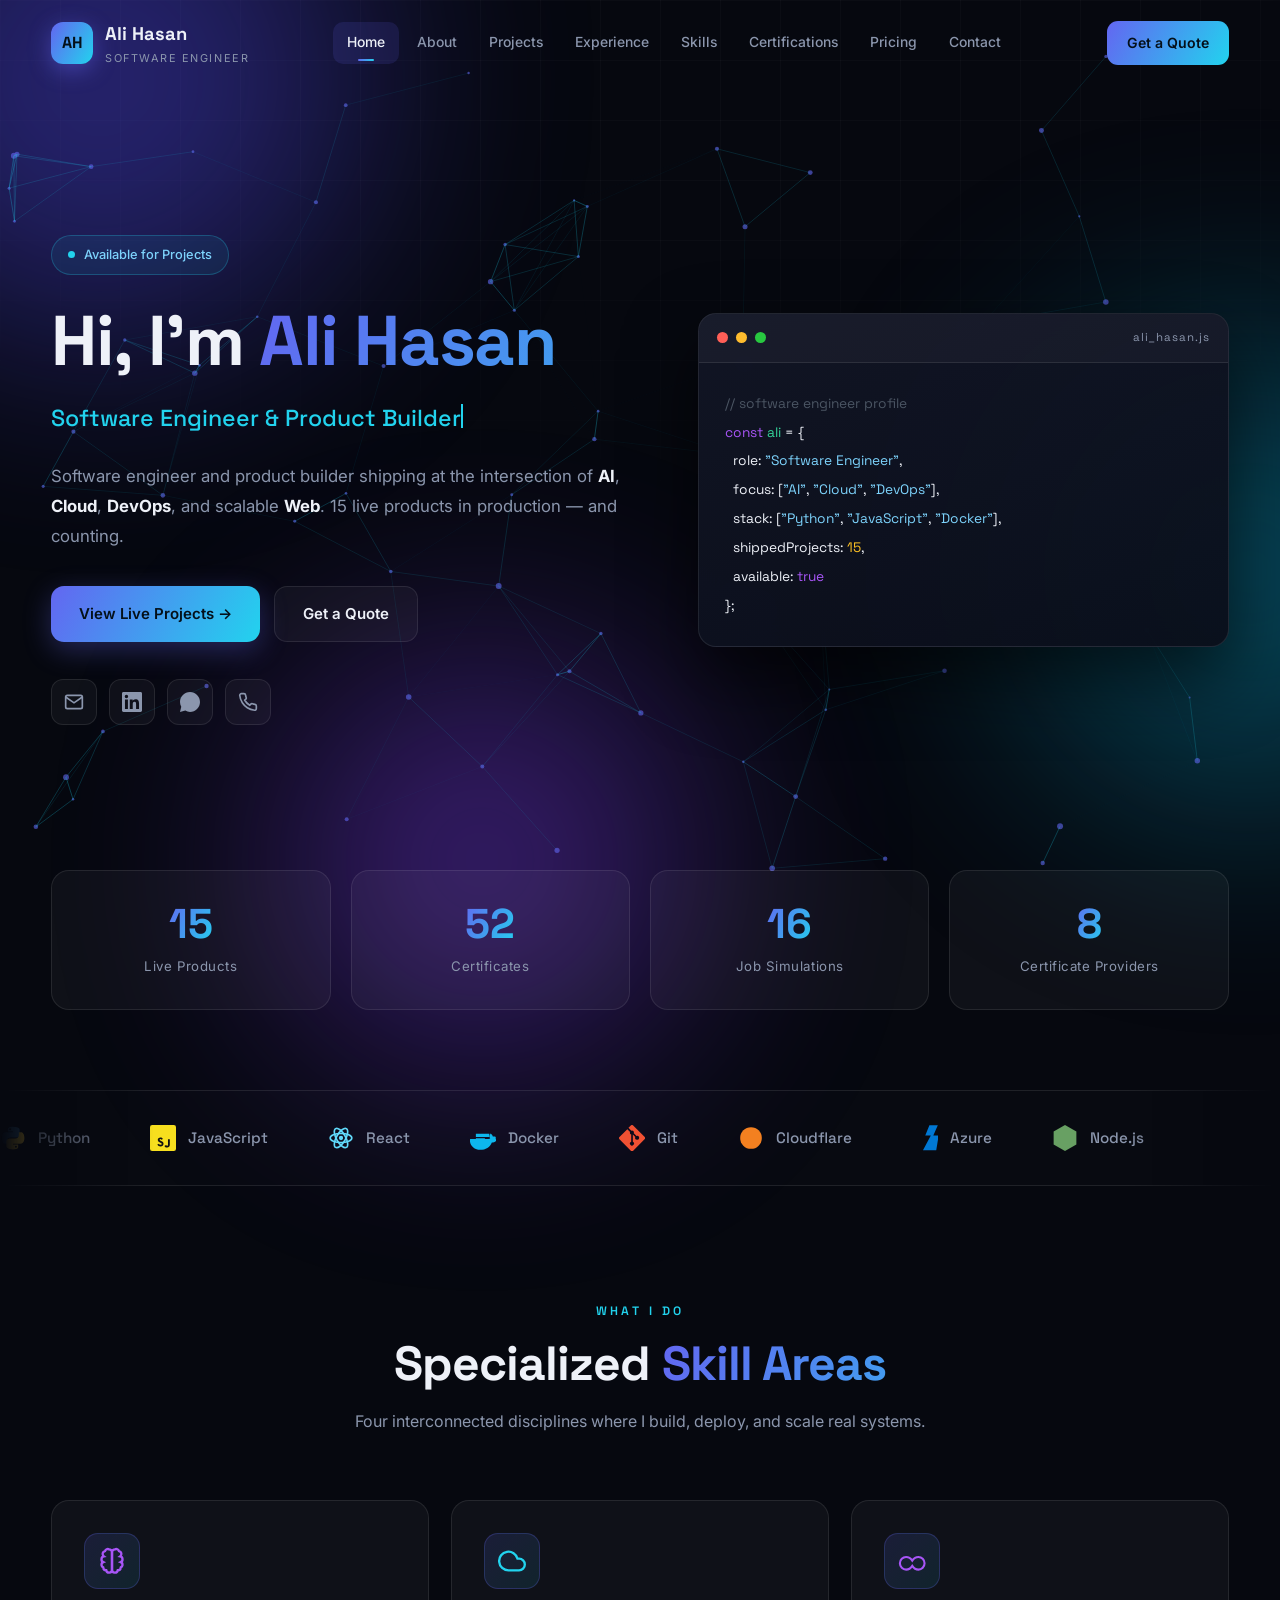
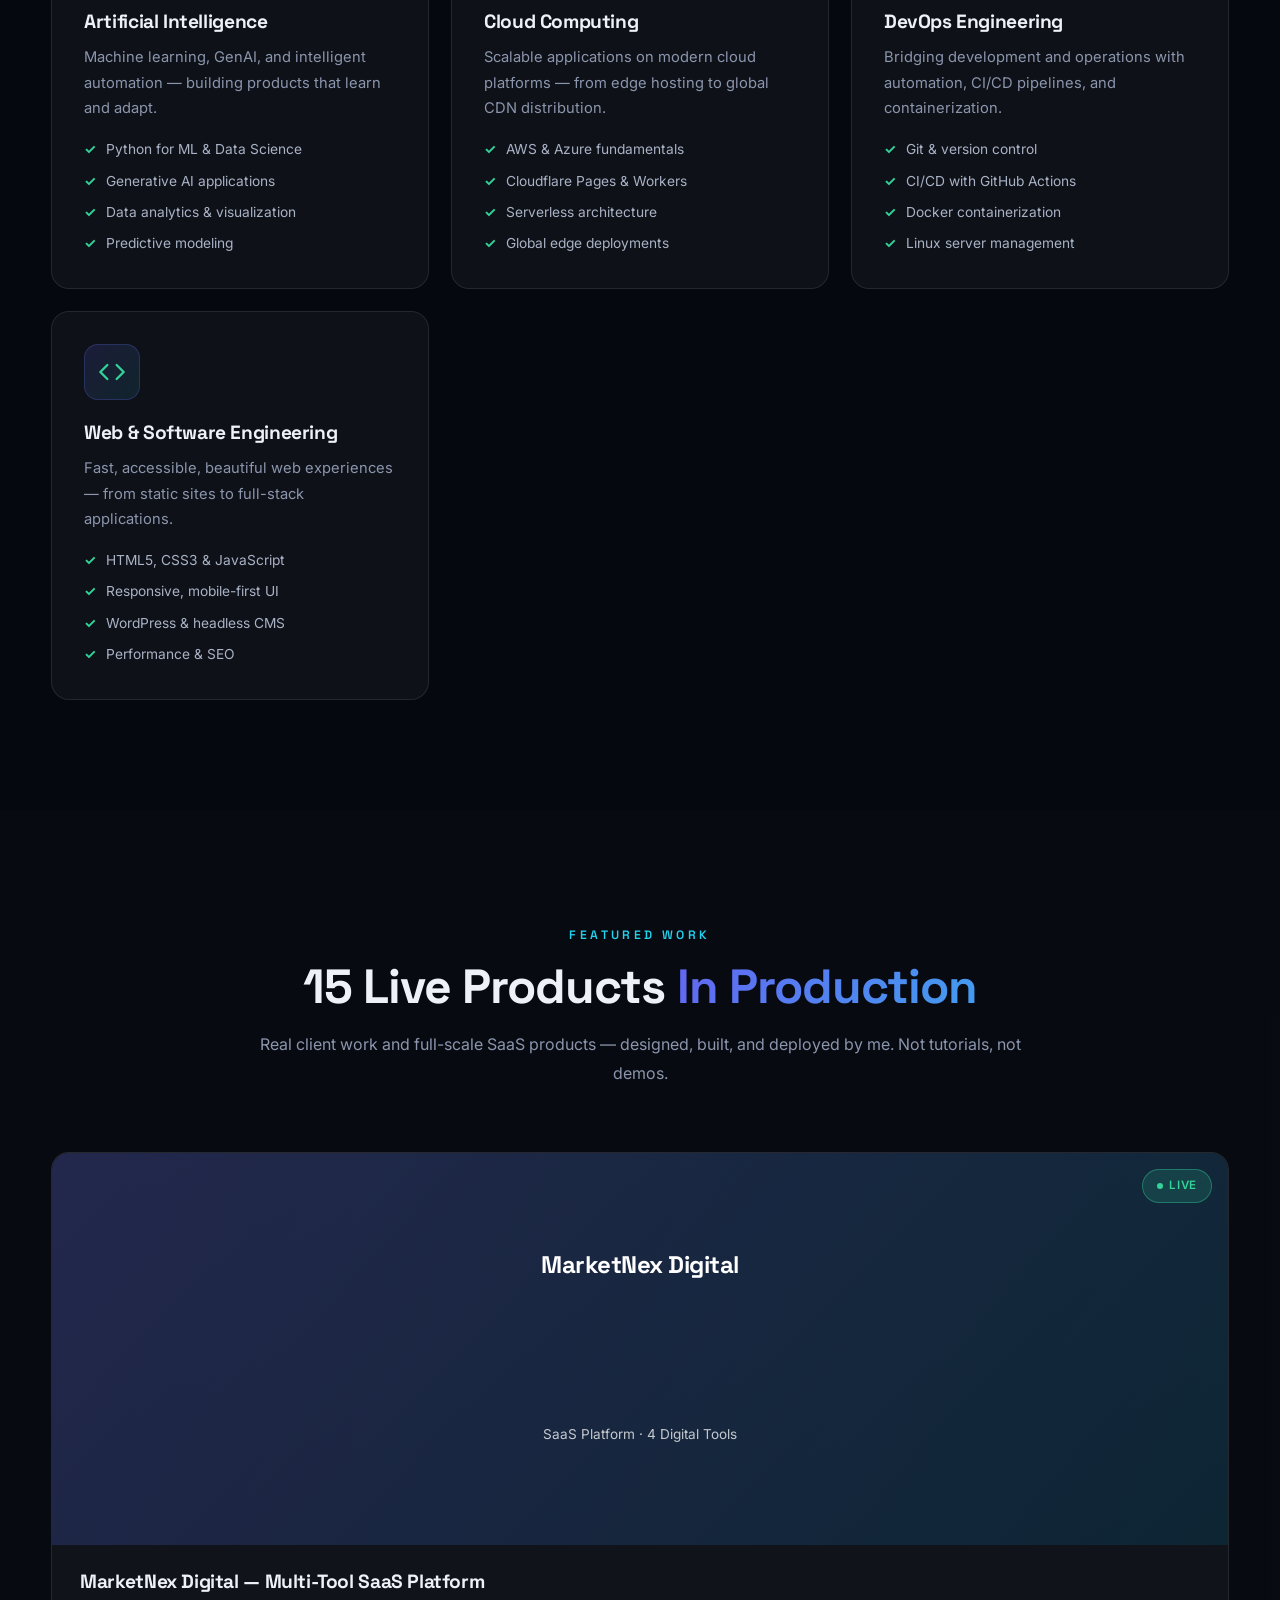
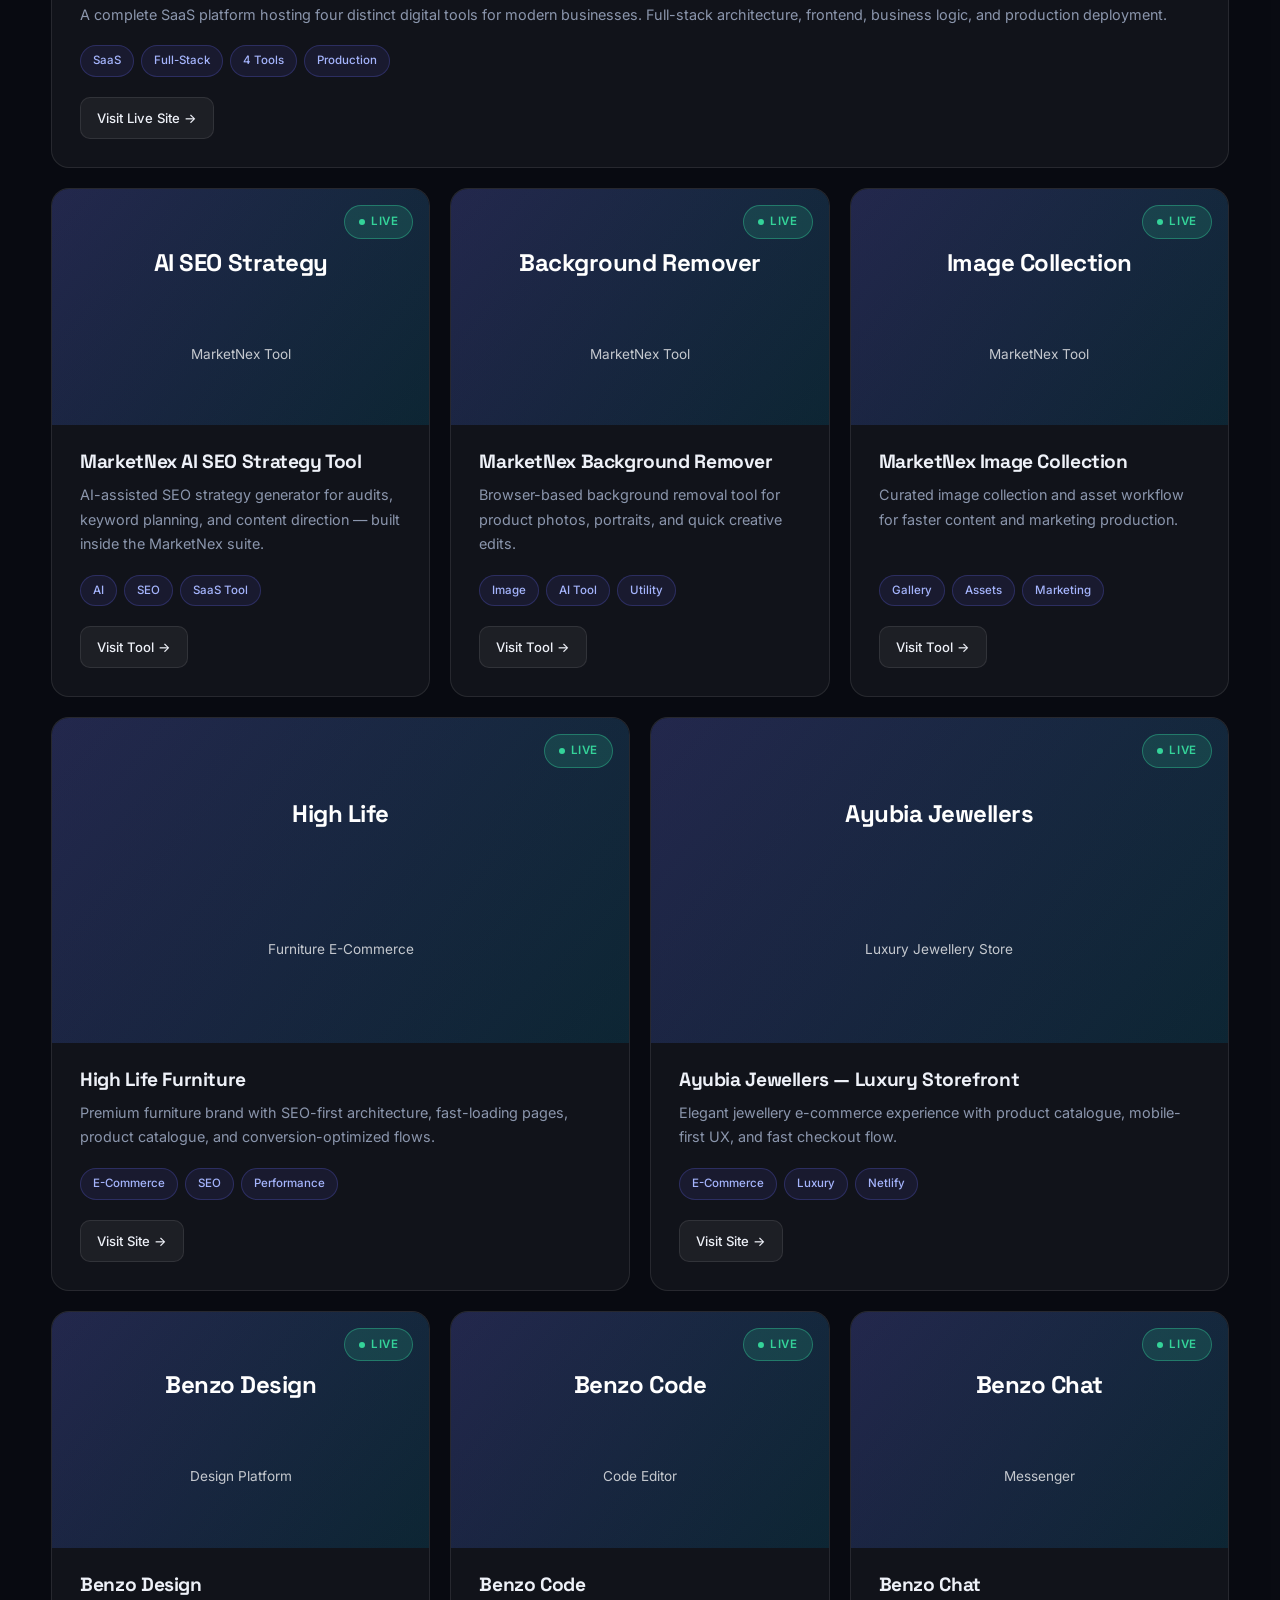
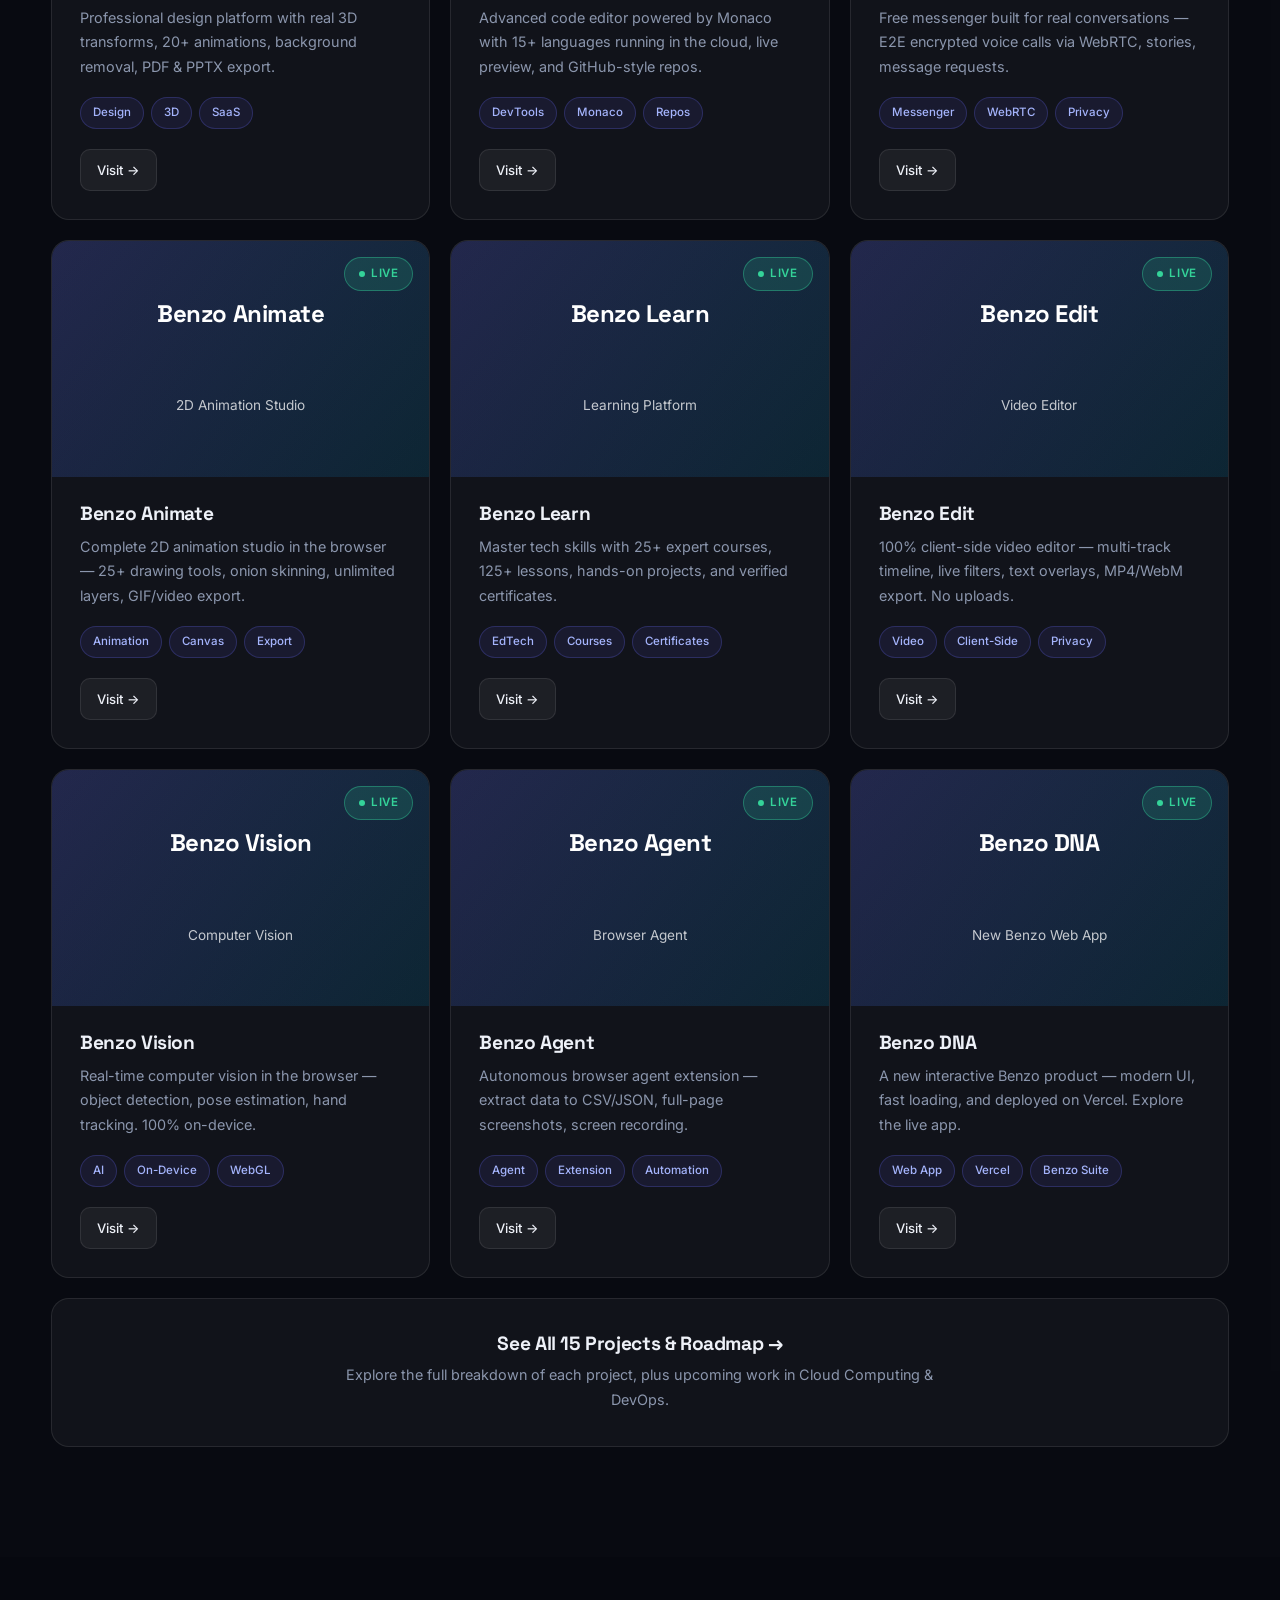
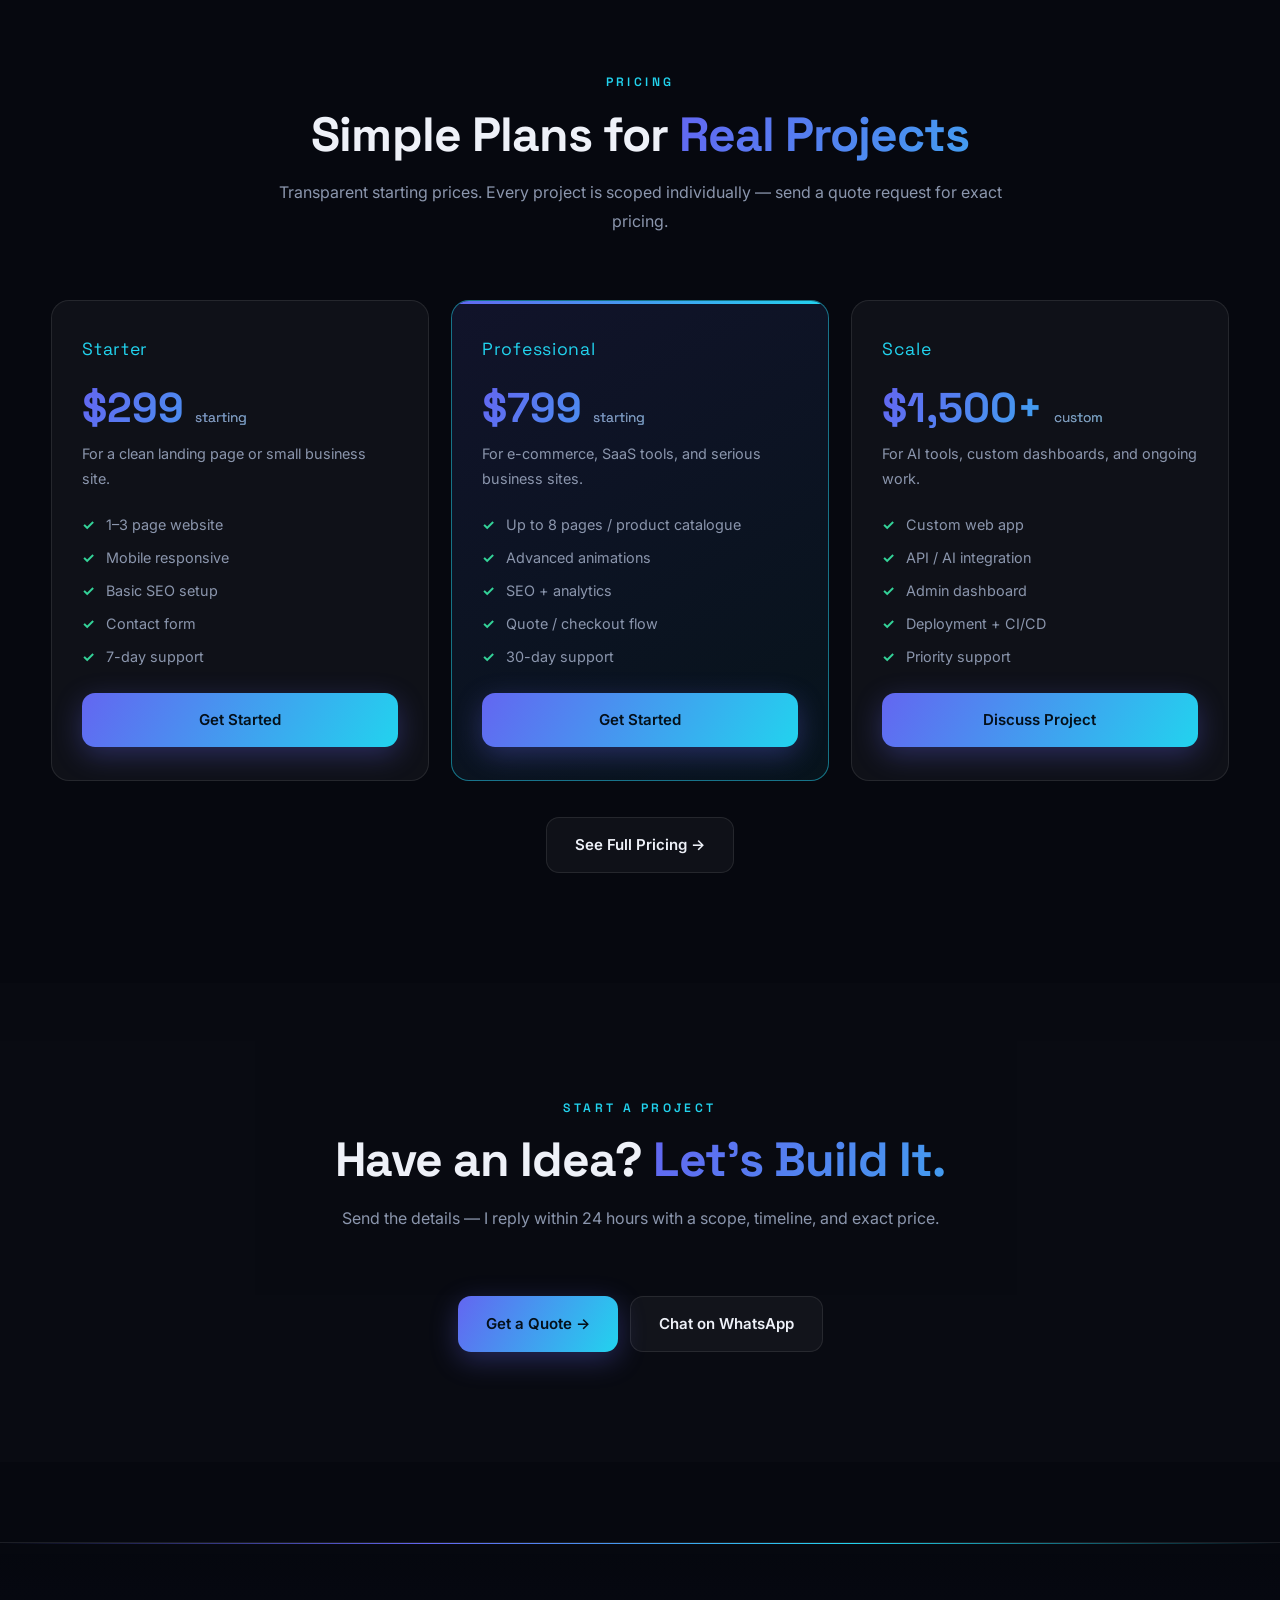
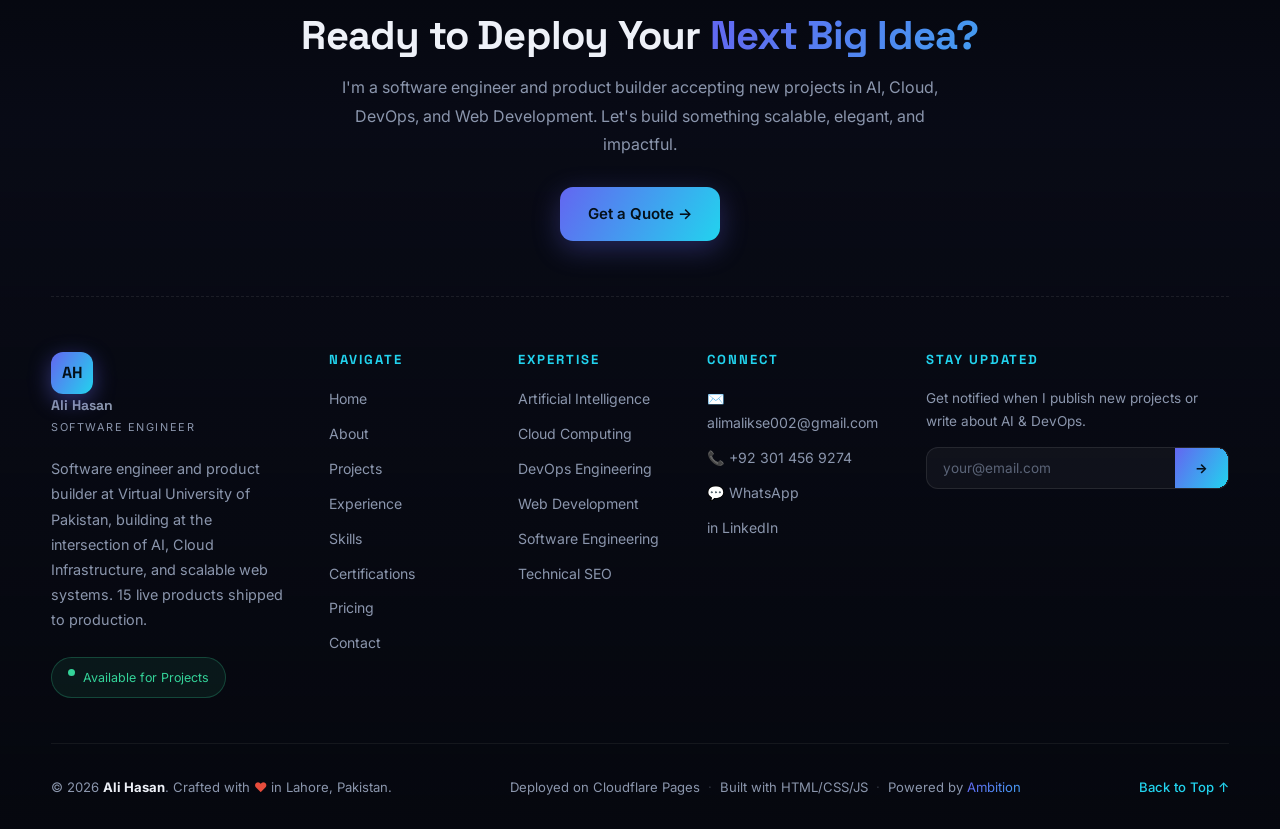
==== commit c4ef4f28: "Update index.html" ====
--- a/index.html
+++ b/index.html
@@ -54,7 +54,7 @@
       <a href="/pricing.html">Pricing</a>
       <a href="/contact.html">Contact</a>
     </nav>
-     <a href="/contact.html" class="nav-cta">Get a Quote</a>
+     <a href="/pricing.html" class="nav-cta">Get a Quote</a>
     <button class="burger" id="burger" aria-label="Menu" aria-expanded="false" aria-controls="menu"><span></span><span></span><span></span></button>
   </div>
 </header>
@@ -403,4 +403,4 @@
 <div id="toast" aria-live="polite"></div>
 <script src="/js/main.js"></script>
 </body>
-</html>+</html>
--- a/css/style.css
+++ b/css/style.css
@@ -498,4 +498,13 @@
   .cert-count-banner .cc-num{font-size:1.7rem}
   .pricing-card{padding:28px 22px}
   .pricing-card .price{font-size:2.2rem}
-}+}
+/* Force native dropdown menus to be dark */
+select {
+  color-scheme: dark;
+}
+select option {
+  background-color: #0a0e1a; /* dark background */
+  color: #eef1f8; /* light text */
+  padding: 10px;
+}
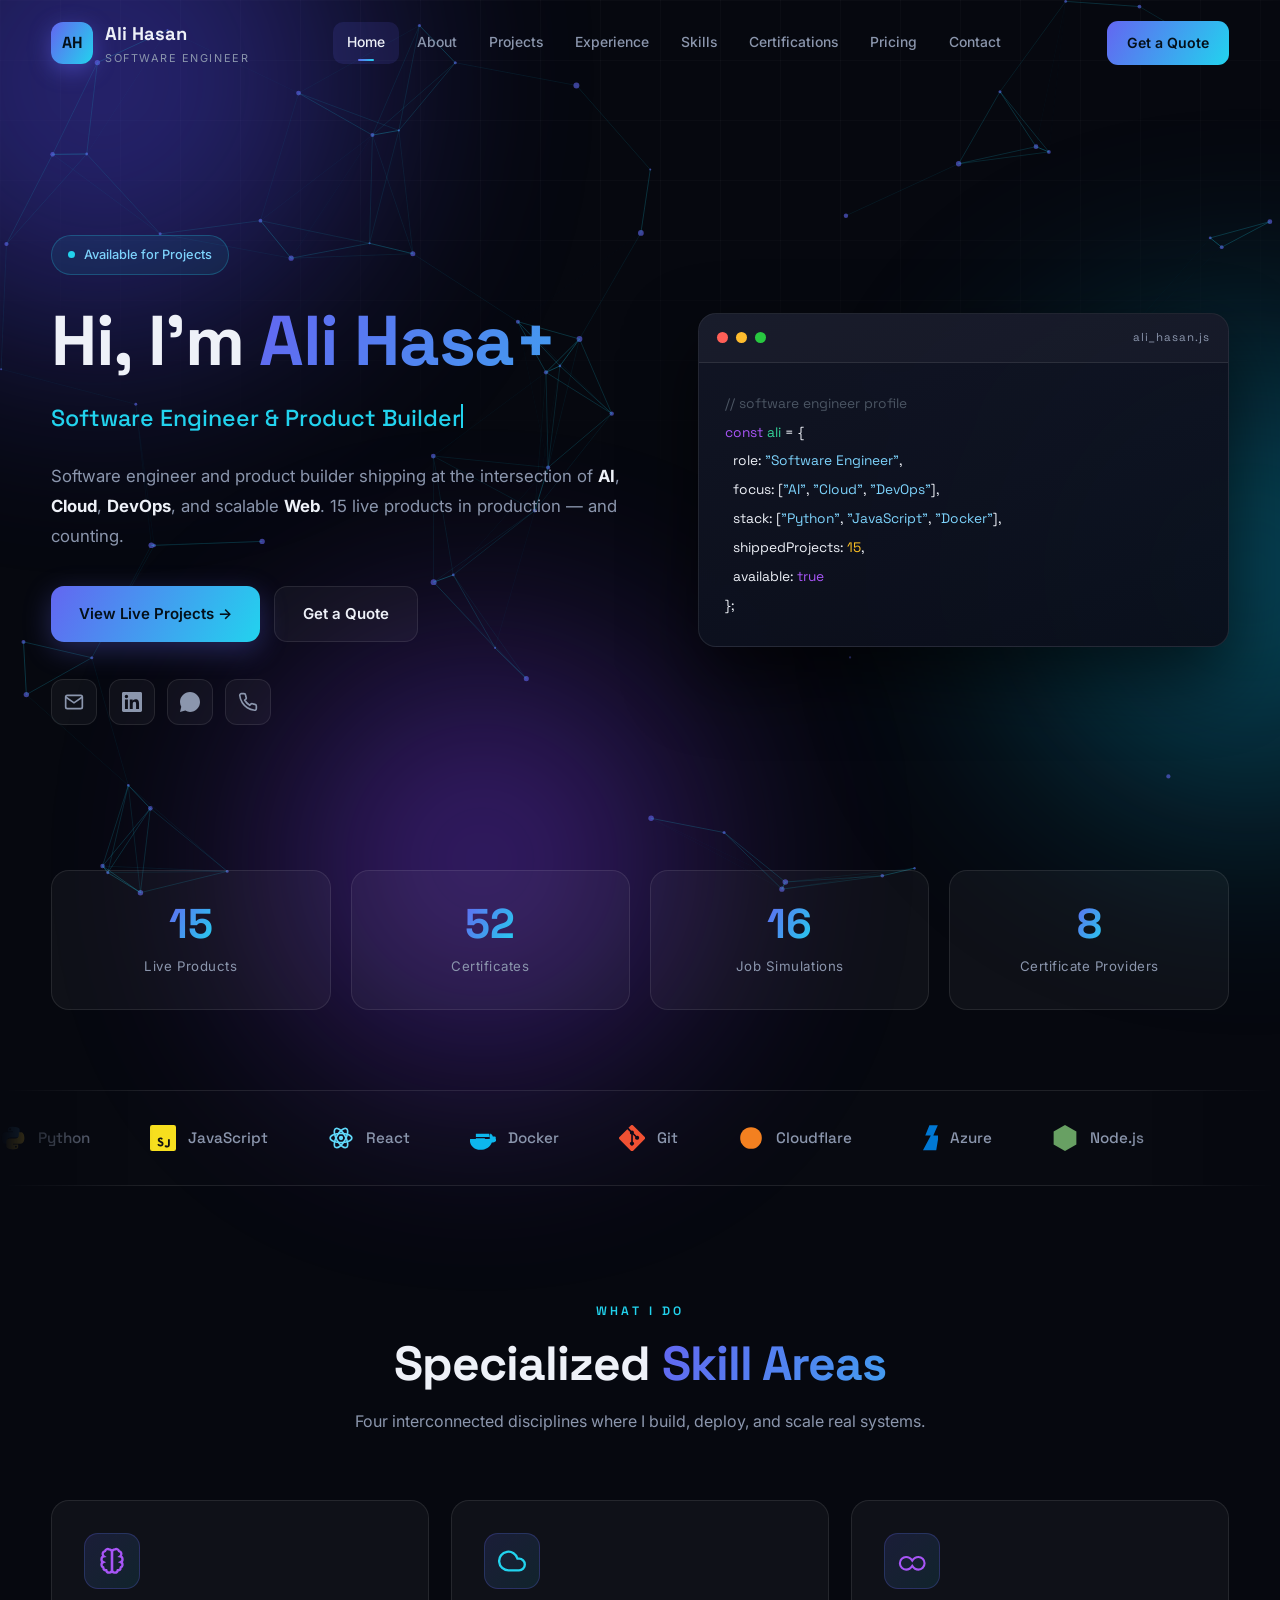
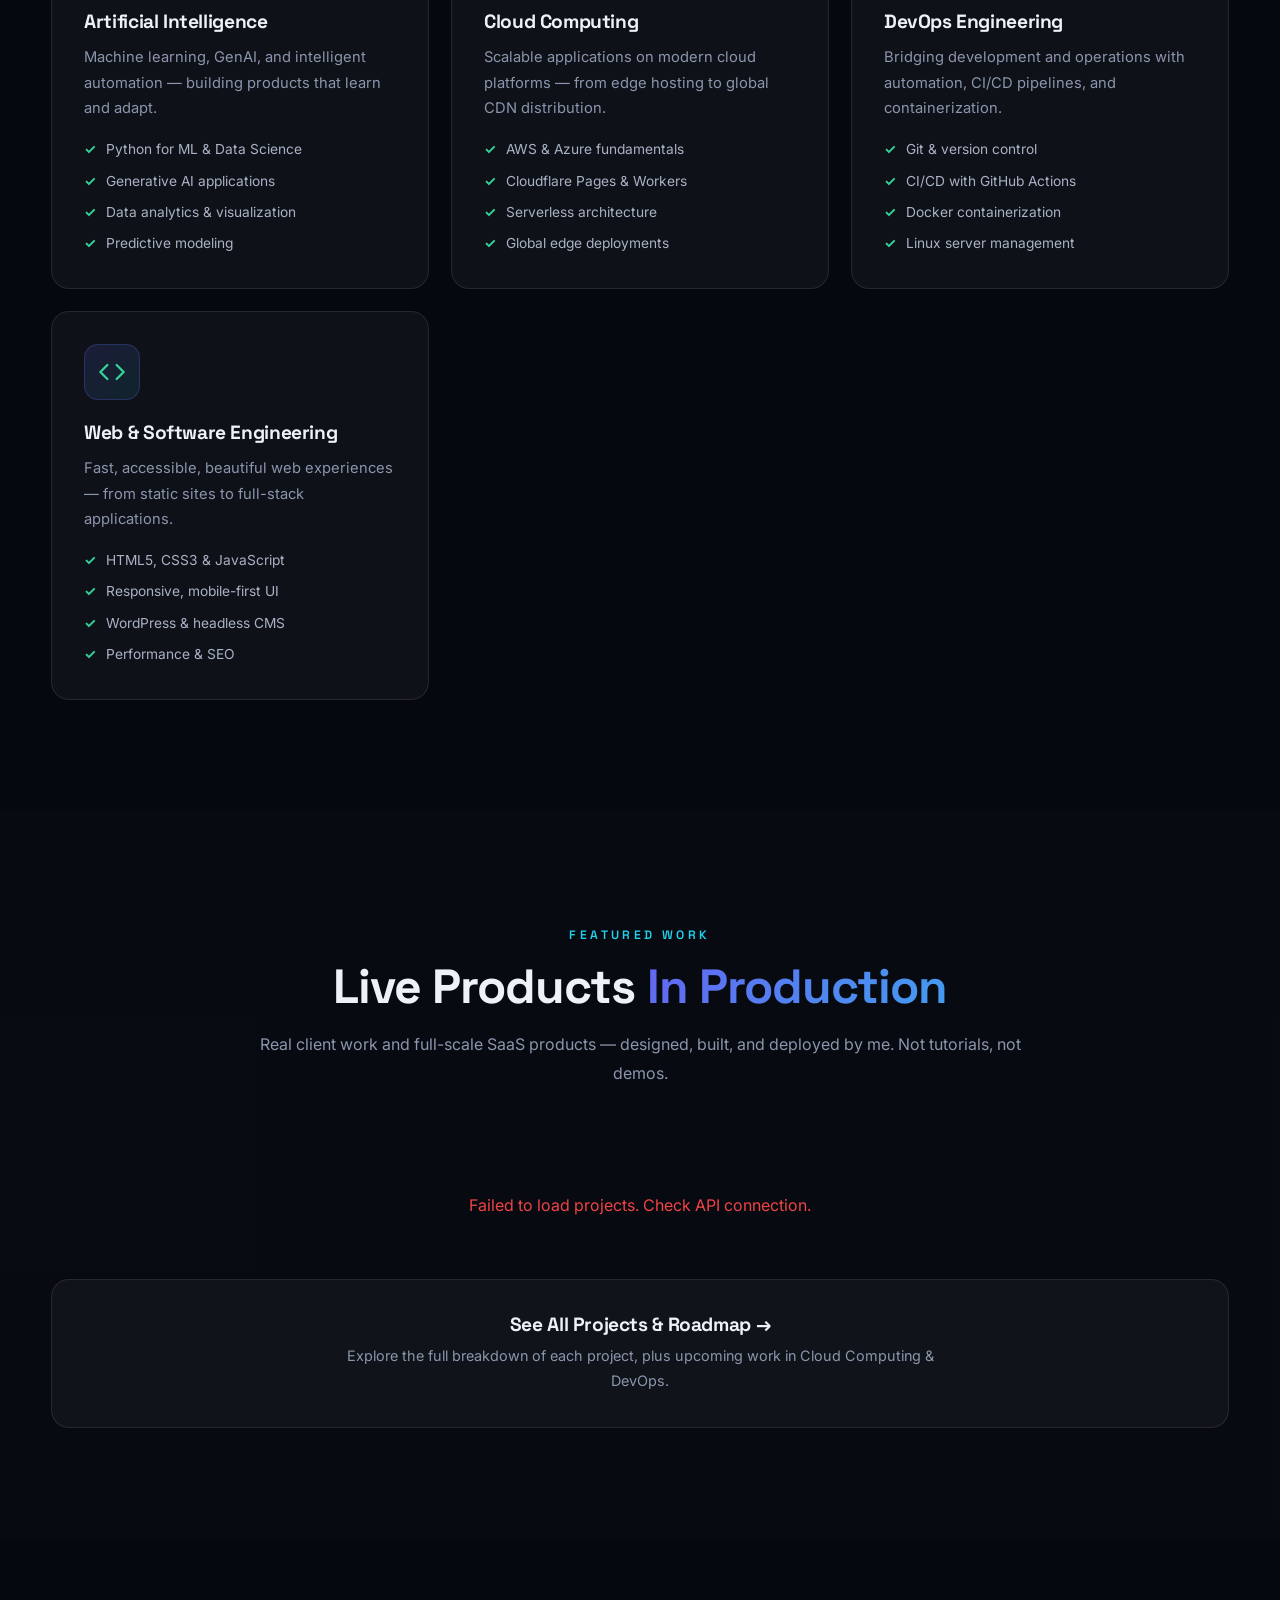
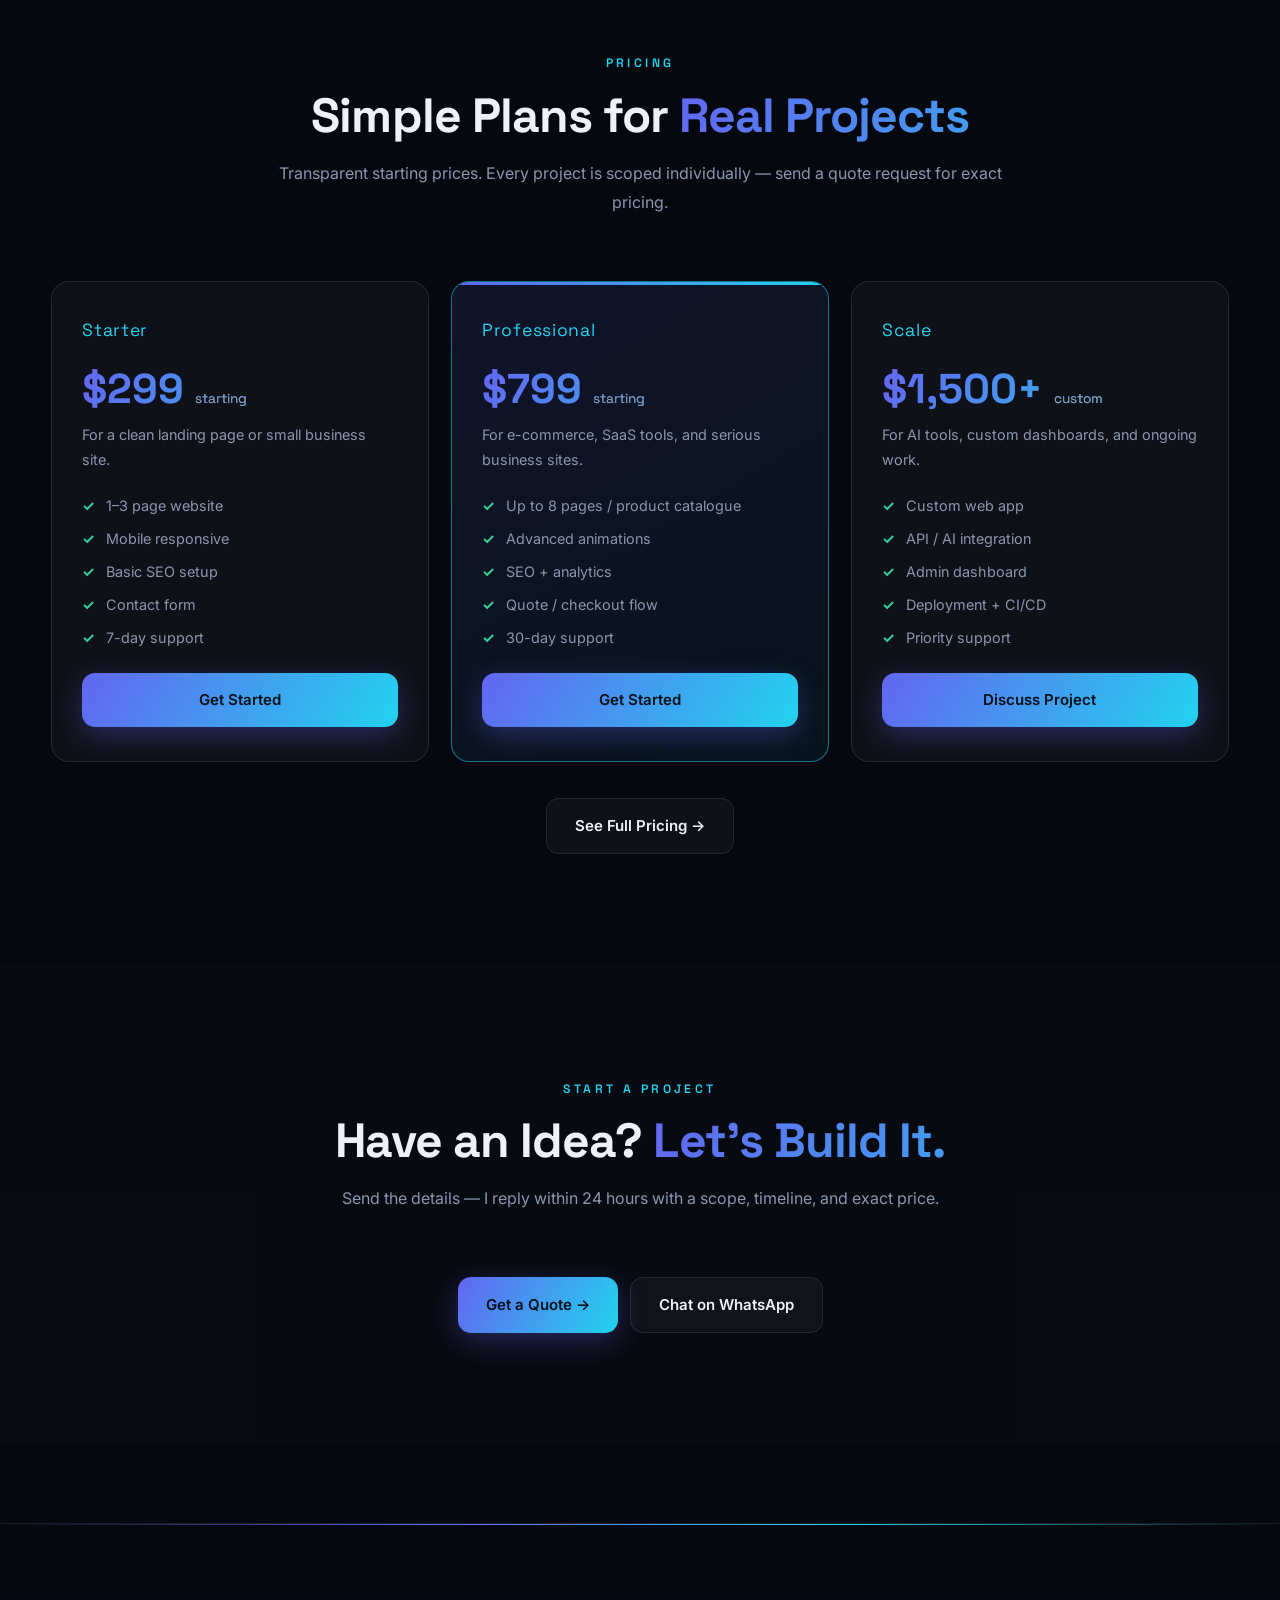
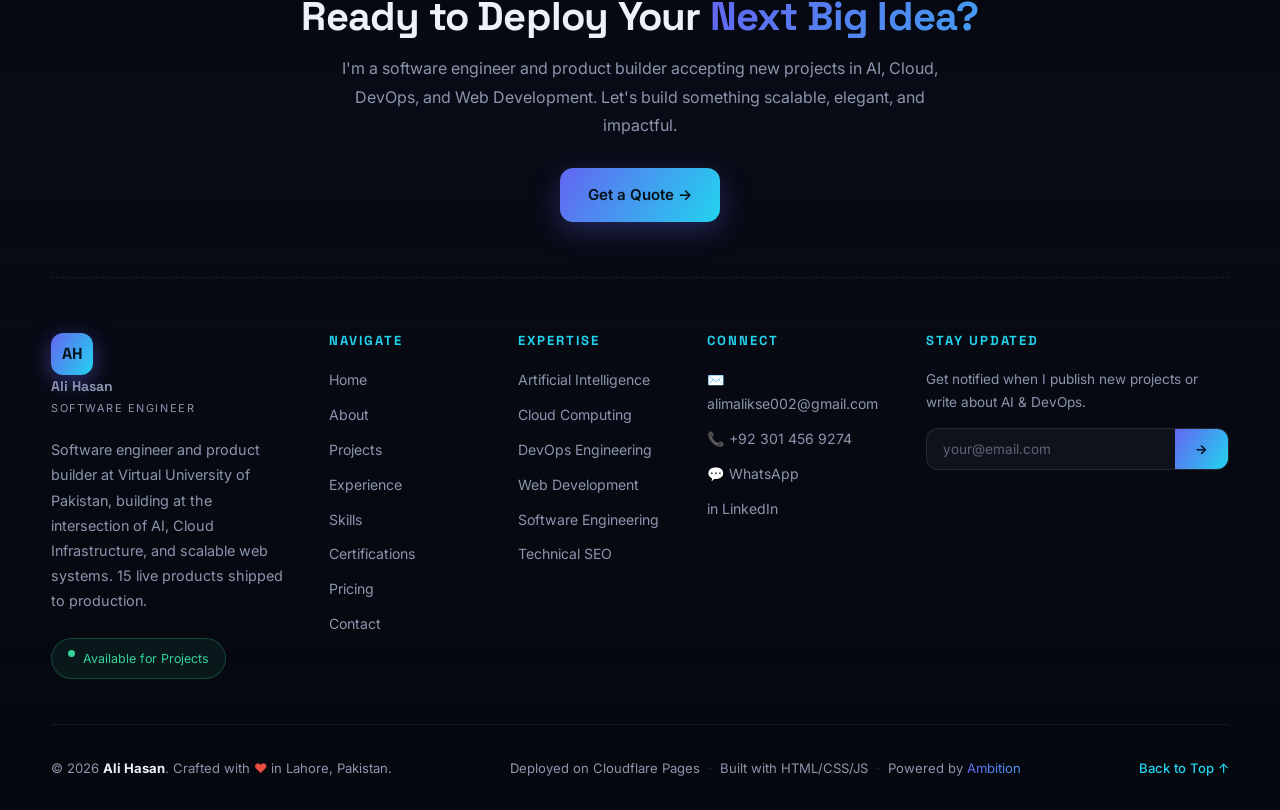
==== commit db6b9624: "Revise project details and implement dynamic loading Updated project descriptions and removed refere" ====
--- a/index.html
+++ b/index.html
@@ -4,7 +4,7 @@
 <meta charset="UTF-8">
 <meta name="viewport" content="width=device-width, initial-scale=1.0">
 <title>Ali Hasan — Software Engineer | AI · Cloud · DevOps · Web Products</title>
-<meta name="description" content="Portfolio of Ali Hasan — Software Engineer and Product Builder specializing in AI, Cloud Computing, DevOps, and Full-Stack Web Development. 15 live products shipped.">
+<meta name="description" content="Portfolio of Ali Hasan — Software Engineer and Product Builder specializing in AI, Cloud Computing, DevOps, and Full-Stack Web Development.">
 <meta name="theme-color" content="#06080f">
 <link rel="icon" href="/favicon.svg" type="image/svg+xml">
 <link rel="apple-touch-icon" href="/favicon.svg">
@@ -14,7 +14,7 @@
 <link rel="stylesheet" href="/css/style.css">
 <meta property="og:type" content="website">
 <meta property="og:title" content="Ali Hasan — Software Engineer | AI · Cloud · DevOps">
-<meta property="og:description" content="Software engineer and product builder with 15 live products in AI, Cloud, DevOps, and Web.">
+<meta property="og:description" content="Software engineer and product builder in AI, Cloud, DevOps, and Web.">
 <meta property="og:image" content="/og-image.png">
 <meta name="twitter:card" content="summary_large_image">
 <script type="application/ld+json">
@@ -54,7 +54,7 @@
       <a href="/pricing.html">Pricing</a>
       <a href="/contact.html">Contact</a>
     </nav>
-     <a href="/pricing.html" class="nav-cta">Get a Quote</a>
+    <a href="/pricing.html" class="nav-cta">Get a Quote</a>
     <button class="burger" id="burger" aria-label="Menu" aria-expanded="false" aria-controls="menu"><span></span><span></span><span></span></button>
   </div>
 </header>
@@ -158,170 +158,18 @@
   <div class="wrap">
     <div class="sec-head reveal">
       <div class="sec-tag">Featured Work</div>
-      <h2>15 Live Products <span class="grad-txt">In Production</span></h2>
+      <h2>Live Products <span class="grad-txt">In Production</span></h2>
       <p>Real client work and full-scale SaaS products — designed, built, and deployed by me. Not tutorials, not demos.</p>
     </div>
+    
+    <!-- DYNAMIC PROJECT GRID -->
     <div class="project-grid">
-      <!-- MarketNex Digital -->
-      <div class="project-card full reveal">
-        <div class="project-thumb" style="aspect-ratio:21/7"><div class="proj-badge">LIVE</div><div class="project-thumb-inner"><h4>MarketNex Digital</h4><div class="proj-tagline">SaaS Platform · 4 Digital Tools</div></div></div>
-        <div class="project-body">
-          <h3>MarketNex Digital — Multi-Tool SaaS Platform</h3>
-          <p>A complete SaaS platform hosting four distinct digital tools for modern businesses. Full-stack architecture, frontend, business logic, and production deployment.</p>
-          <div class="project-tags"><span>SaaS</span><span>Full-Stack</span><span>4 Tools</span><span>Production</span></div>
-          <div class="project-links"><a href="https://marketnexdigital.com/" target="_blank" rel="noopener">Visit Live Site →</a></div>
-        </div>
-      </div>
-
-      <!-- MarketNex AI SEO -->
-      <div class="project-card reveal">
-        <div class="project-thumb"><div class="proj-badge">LIVE</div><div class="project-thumb-inner"><h4>AI SEO Strategy</h4><div class="proj-tagline">MarketNex Tool</div></div></div>
-        <div class="project-body">
-          <h3>MarketNex AI SEO Strategy Tool</h3>
-          <p>AI-assisted SEO strategy generator for audits, keyword planning, and content direction — built inside the MarketNex suite.</p>
-          <div class="project-tags"><span>AI</span><span>SEO</span><span>SaaS Tool</span></div>
-          <div class="project-links"><a href="https://marketnexdigital.com/marketnex-ai-seo-strategy-tool/" target="_blank" rel="noopener">Visit Tool →</a></div>
-        </div>
-      </div>
-
-      <!-- Background Remover -->
-      <div class="project-card reveal">
-        <div class="project-thumb"><div class="proj-badge">LIVE</div><div class="project-thumb-inner"><h4>Background Remover</h4><div class="proj-tagline">MarketNex Tool</div></div></div>
-        <div class="project-body">
-          <h3>MarketNex Background Remover</h3>
-          <p>Browser-based background removal tool for product photos, portraits, and quick creative edits.</p>
-          <div class="project-tags"><span>Image</span><span>AI Tool</span><span>Utility</span></div>
-          <div class="project-links"><a href="https://marketnexdigital.com/background-remover/" target="_blank" rel="noopener">Visit Tool →</a></div>
-        </div>
-      </div>
-
-      <!-- Image Collection -->
-      <div class="project-card reveal">
-        <div class="project-thumb"><div class="proj-badge">LIVE</div><div class="project-thumb-inner"><h4>Image Collection</h4><div class="proj-tagline">MarketNex Tool</div></div></div>
-        <div class="project-body">
-          <h3>MarketNex Image Collection</h3>
-          <p>Curated image collection and asset workflow for faster content and marketing production.</p>
-          <div class="project-tags"><span>Gallery</span><span>Assets</span><span>Marketing</span></div>
-          <div class="project-links"><a href="https://marketnexdigital.com/marketnex-image-collection/" target="_blank" rel="noopener">Visit Tool →</a></div>
-        </div>
-      </div>
-
-      <!-- High Life -->
-      <div class="project-card half reveal">
-        <div class="project-thumb"><div class="proj-badge">LIVE</div><div class="project-thumb-inner"><h4>High Life</h4><div class="proj-tagline">Furniture E-Commerce</div></div></div>
-        <div class="project-body">
-          <h3>High Life Furniture</h3>
-          <p>Premium furniture brand with SEO-first architecture, fast-loading pages, product catalogue, and conversion-optimized flows.</p>
-          <div class="project-tags"><span>E-Commerce</span><span>SEO</span><span>Performance</span></div>
-          <div class="project-links"><a href="https://highlife.com.pk/" target="_blank" rel="noopener">Visit Site →</a></div>
-        </div>
-      </div>
-
-      <!-- Ayubia Jewellers -->
-      <div class="project-card half reveal">
-        <div class="project-thumb"><div class="proj-badge">LIVE</div><div class="project-thumb-inner"><h4>Ayubia Jewellers</h4><div class="proj-tagline">Luxury Jewellery Store</div></div></div>
-        <div class="project-body">
-          <h3>Ayubia Jewellers — Luxury Storefront</h3>
-          <p>Elegant jewellery e-commerce experience with product catalogue, mobile-first UX, and fast checkout flow.</p>
-          <div class="project-tags"><span>E-Commerce</span><span>Luxury</span><span>Netlify</span></div>
-          <div class="project-links"><a href="https://ayubiajewellers.netlify.app/" target="_blank" rel="noopener">Visit Site →</a></div>
-        </div>
-      </div>
-
-      <!-- Benzo suite -->
-      <div class="project-card reveal">
-        <div class="project-thumb"><div class="proj-badge">LIVE</div><div class="project-thumb-inner"><h4>Benzo Design</h4><div class="proj-tagline">Design Platform</div></div></div>
-        <div class="project-body">
-          <h3>Benzo Design</h3>
-          <p>Professional design platform with real 3D transforms, 20+ animations, background removal, PDF & PPTX export.</p>
-          <div class="project-tags"><span>Design</span><span>3D</span><span>SaaS</span></div>
-          <div class="project-links"><a href="https://benzo-design.pages.dev/" target="_blank" rel="noopener">Visit →</a></div>
-        </div>
-      </div>
-
-      <div class="project-card reveal">
-        <div class="project-thumb"><div class="proj-badge">LIVE</div><div class="project-thumb-inner"><h4>Benzo Code</h4><div class="proj-tagline">Code Editor</div></div></div>
-        <div class="project-body">
-          <h3>Benzo Code</h3>
-          <p>Advanced code editor powered by Monaco with 15+ languages running in the cloud, live preview, and GitHub-style repos.</p>
-          <div class="project-tags"><span>DevTools</span><span>Monaco</span><span>Repos</span></div>
-          <div class="project-links"><a href="https://benzo-code.pages.dev/" target="_blank" rel="noopener">Visit →</a></div>
-        </div>
-      </div>
-
-      <div class="project-card reveal">
-        <div class="project-thumb"><div class="proj-badge">LIVE</div><div class="project-thumb-inner"><h4>Benzo Chat</h4><div class="proj-tagline">Messenger</div></div></div>
-        <div class="project-body">
-          <h3>Benzo Chat</h3>
-          <p>Free messenger built for real conversations — E2E encrypted voice calls via WebRTC, stories, message requests.</p>
-          <div class="project-tags"><span>Messenger</span><span>WebRTC</span><span>Privacy</span></div>
-          <div class="project-links"><a href="https://benzo-chat.pages.dev/" target="_blank" rel="noopener">Visit →</a></div>
-        </div>
-      </div>
-
-      <div class="project-card reveal">
-        <div class="project-thumb"><div class="proj-badge">LIVE</div><div class="project-thumb-inner"><h4>Benzo Animate</h4><div class="proj-tagline">2D Animation Studio</div></div></div>
-        <div class="project-body">
-          <h3>Benzo Animate</h3>
-          <p>Complete 2D animation studio in the browser — 25+ drawing tools, onion skinning, unlimited layers, GIF/video export.</p>
-          <div class="project-tags"><span>Animation</span><span>Canvas</span><span>Export</span></div>
-          <div class="project-links"><a href="https://benzo-animate.pages.dev/" target="_blank" rel="noopener">Visit →</a></div>
-        </div>
-      </div>
-
-      <div class="project-card reveal">
-        <div class="project-thumb"><div class="proj-badge">LIVE</div><div class="project-thumb-inner"><h4>Benzo Learn</h4><div class="proj-tagline">Learning Platform</div></div></div>
-        <div class="project-body">
-          <h3>Benzo Learn</h3>
-          <p>Master tech skills with 25+ expert courses, 125+ lessons, hands-on projects, and verified certificates.</p>
-          <div class="project-tags"><span>EdTech</span><span>Courses</span><span>Certificates</span></div>
-          <div class="project-links"><a href="https://benzo-learn.vercel.app/" target="_blank" rel="noopener">Visit →</a></div>
-        </div>
-      </div>
-
-      <div class="project-card reveal">
-        <div class="project-thumb"><div class="proj-badge">LIVE</div><div class="project-thumb-inner"><h4>Benzo Edit</h4><div class="proj-tagline">Video Editor</div></div></div>
-        <div class="project-body">
-          <h3>Benzo Edit</h3>
-          <p>100% client-side video editor — multi-track timeline, live filters, text overlays, MP4/WebM export. No uploads.</p>
-          <div class="project-tags"><span>Video</span><span>Client-Side</span><span>Privacy</span></div>
-          <div class="project-links"><a href="https://benzo-edit.pages.dev/" target="_blank" rel="noopener">Visit →</a></div>
-        </div>
-      </div>
-
-      <div class="project-card reveal">
-        <div class="project-thumb"><div class="proj-badge">LIVE</div><div class="project-thumb-inner"><h4>Benzo Vision</h4><div class="proj-tagline">Computer Vision</div></div></div>
-        <div class="project-body">
-          <h3>Benzo Vision</h3>
-          <p>Real-time computer vision in the browser — object detection, pose estimation, hand tracking. 100% on-device.</p>
-          <div class="project-tags"><span>AI</span><span>On-Device</span><span>WebGL</span></div>
-          <div class="project-links"><a href="https://benzo-vision.pages.dev/" target="_blank" rel="noopener">Visit →</a></div>
-        </div>
-      </div>
-
-      <div class="project-card reveal">
-        <div class="project-thumb"><div class="proj-badge">LIVE</div><div class="project-thumb-inner"><h4>Benzo Agent</h4><div class="proj-tagline">Browser Agent</div></div></div>
-        <div class="project-body">
-          <h3>Benzo Agent</h3>
-          <p>Autonomous browser agent extension — extract data to CSV/JSON, full-page screenshots, screen recording.</p>
-          <div class="project-tags"><span>Agent</span><span>Extension</span><span>Automation</span></div>
-          <div class="project-links"><a href="https://benzo-agent.pages.dev/" target="_blank" rel="noopener">Visit →</a></div>
-        </div>
-      </div>
-
-      <div class="project-card reveal">
-        <div class="project-thumb"><div class="proj-badge">LIVE</div><div class="project-thumb-inner"><h4>Benzo DNA</h4><div class="proj-tagline">New Benzo Web App</div></div></div>
-        <div class="project-body">
-          <h3>Benzo DNA</h3>
-          <p>A new interactive Benzo product — modern UI, fast loading, and deployed on Vercel. Explore the live app.</p>
-          <div class="project-tags"><span>Web App</span><span>Vercel</span><span>Benzo Suite</span></div>
-          <div class="project-links"><a href="https://benzodna.vercel.app/" target="_blank" rel="noopener">Visit →</a></div>
-        </div>
-      </div>
-
+      <div id="dynamicProjectsGrid" style="display: contents;"></div>
+      
+      <!-- Static See All Card -->
       <a href="/projects.html" class="project-card full reveal" style="text-decoration:none">
         <div class="project-body" style="text-align:center;padding:34px">
-          <h3 style="margin-bottom:8px">See All 15 Projects & Roadmap →</h3>
+          <h3 style="margin-bottom:8px">See All Projects & Roadmap →</h3>
           <p style="max-width:600px;margin:0 auto">Explore the full breakdown of each project, plus upcoming work in Cloud Computing & DevOps.</p>
         </div>
       </a>
@@ -402,5 +250,47 @@
 <button id="top" aria-label="Back to top">↑</button>
 <div id="toast" aria-live="polite"></div>
 <script src="/js/main.js"></script>
+
+<!-- SCRIPT TO LOAD PROJECTS FROM DATABASE -->
+<script>
+document.addEventListener('DOMContentLoaded', () => {
+  fetch('/api/projects')
+    .then(r => r.json())
+    .then(projects => {
+      const grid = document.getElementById('dynamicProjectsGrid');
+      if (!grid) return;
+      
+      if (!Array.isArray(projects) || projects.length === 0) {
+        grid.innerHTML = `<div style="grid-column: 1 / -1; text-align: center; color: var(--muted); padding: 40px;">No projects added yet. Add them in the Admin Panel.</div>`;
+        return;
+      }
+      
+      grid.innerHTML = projects.map(p => `
+        <div class="project-card third visible">
+          <div class="project-thumb">
+            <div class="proj-badge">${p.badge || 'LIVE'}</div>
+            <div class="project-thumb-inner">
+              <h4>${p.title}</h4>
+            </div>
+          </div>
+          <div class="project-body">
+            <h3>${p.title}</h3>
+            <p>${p.description}</p>
+            <div class="project-tags">
+              ${(p.tags || '').split(',').map(t => `<span>${t.trim()}</span>`).join('')}
+            </div>
+            <div class="project-links">
+              <a href="${p.link}" target="_blank" rel="noopener">Visit →</a>
+            </div>
+          </div>
+        </div>
+      `).join('');
+    }).catch(err => {
+      console.log('Projects could not be loaded:', err);
+      const grid = document.getElementById('dynamicProjectsGrid');
+      if (grid) grid.innerHTML = `<div style="grid-column: 1 / -1; text-align: center; color: #ef4444; padding: 40px;">Failed to load projects. Check API connection.</div>`;
+    });
+});
+</script>
 </body>
 </html>
